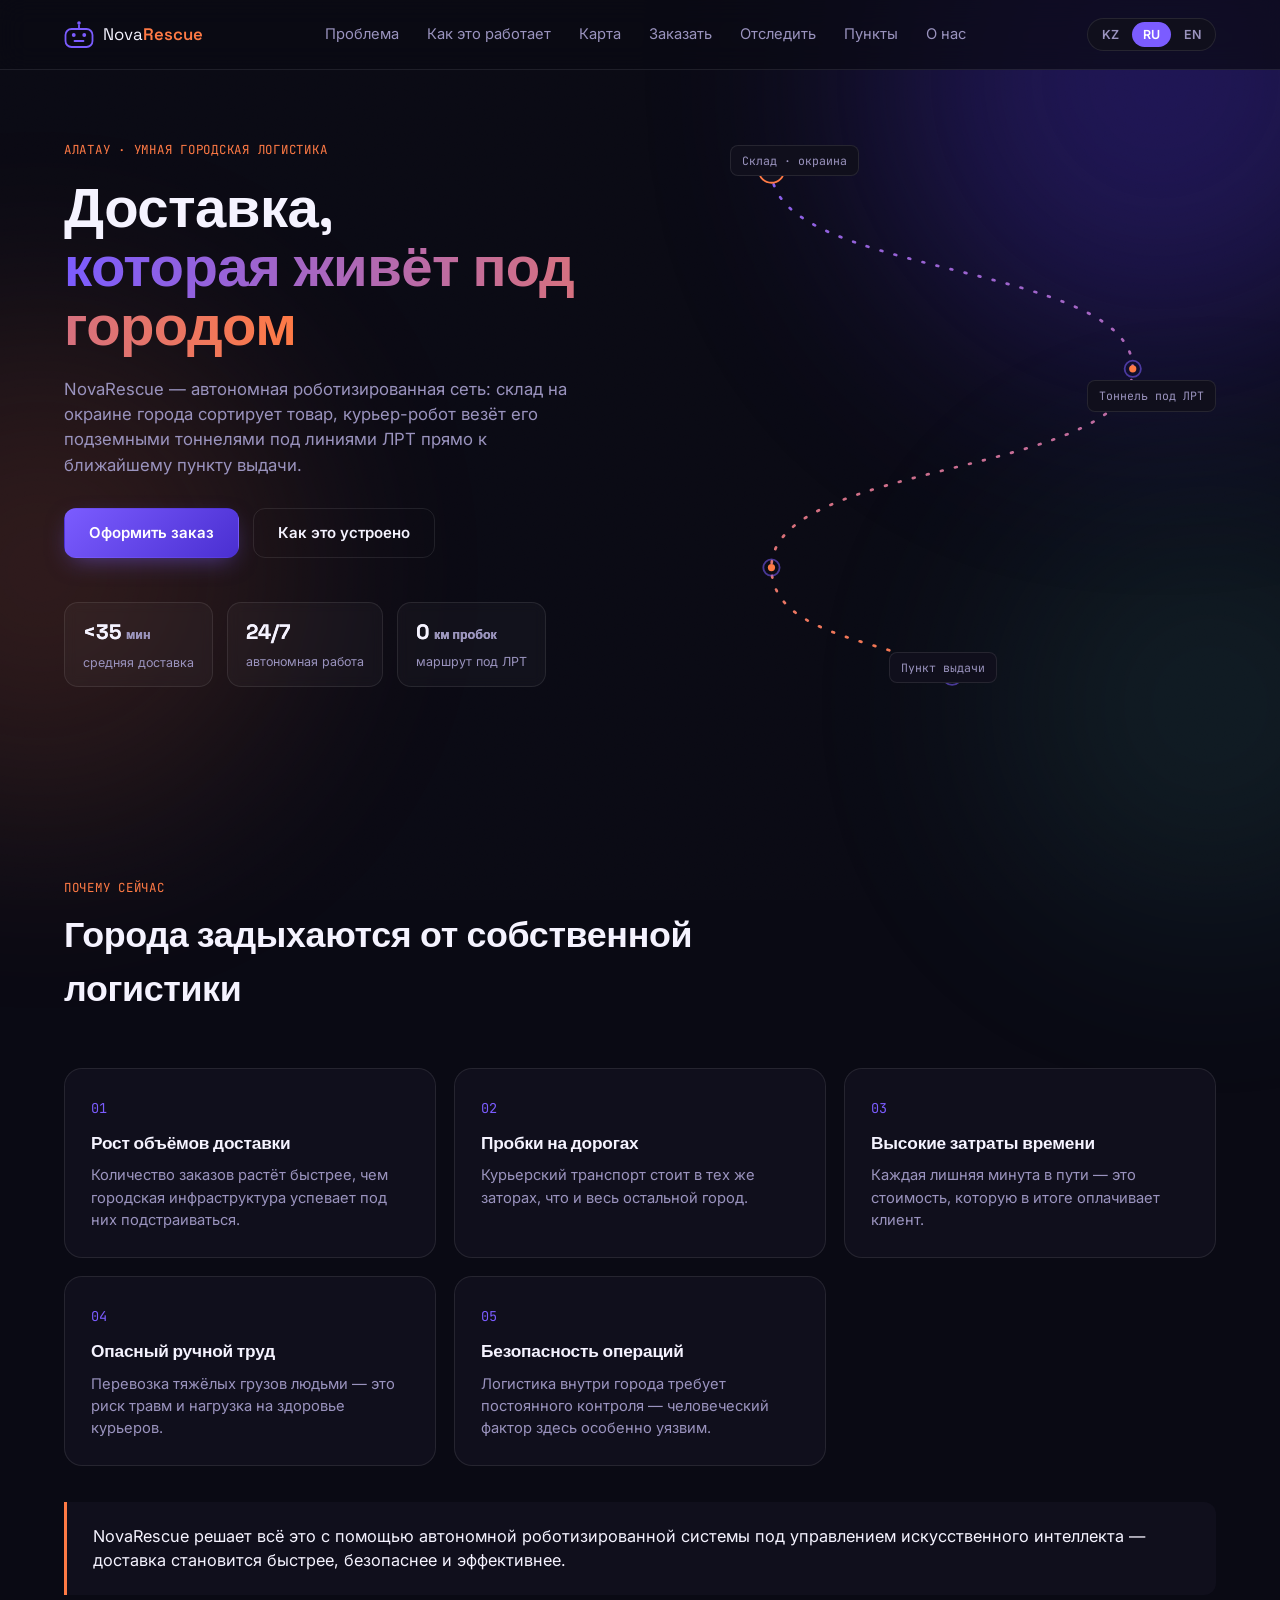
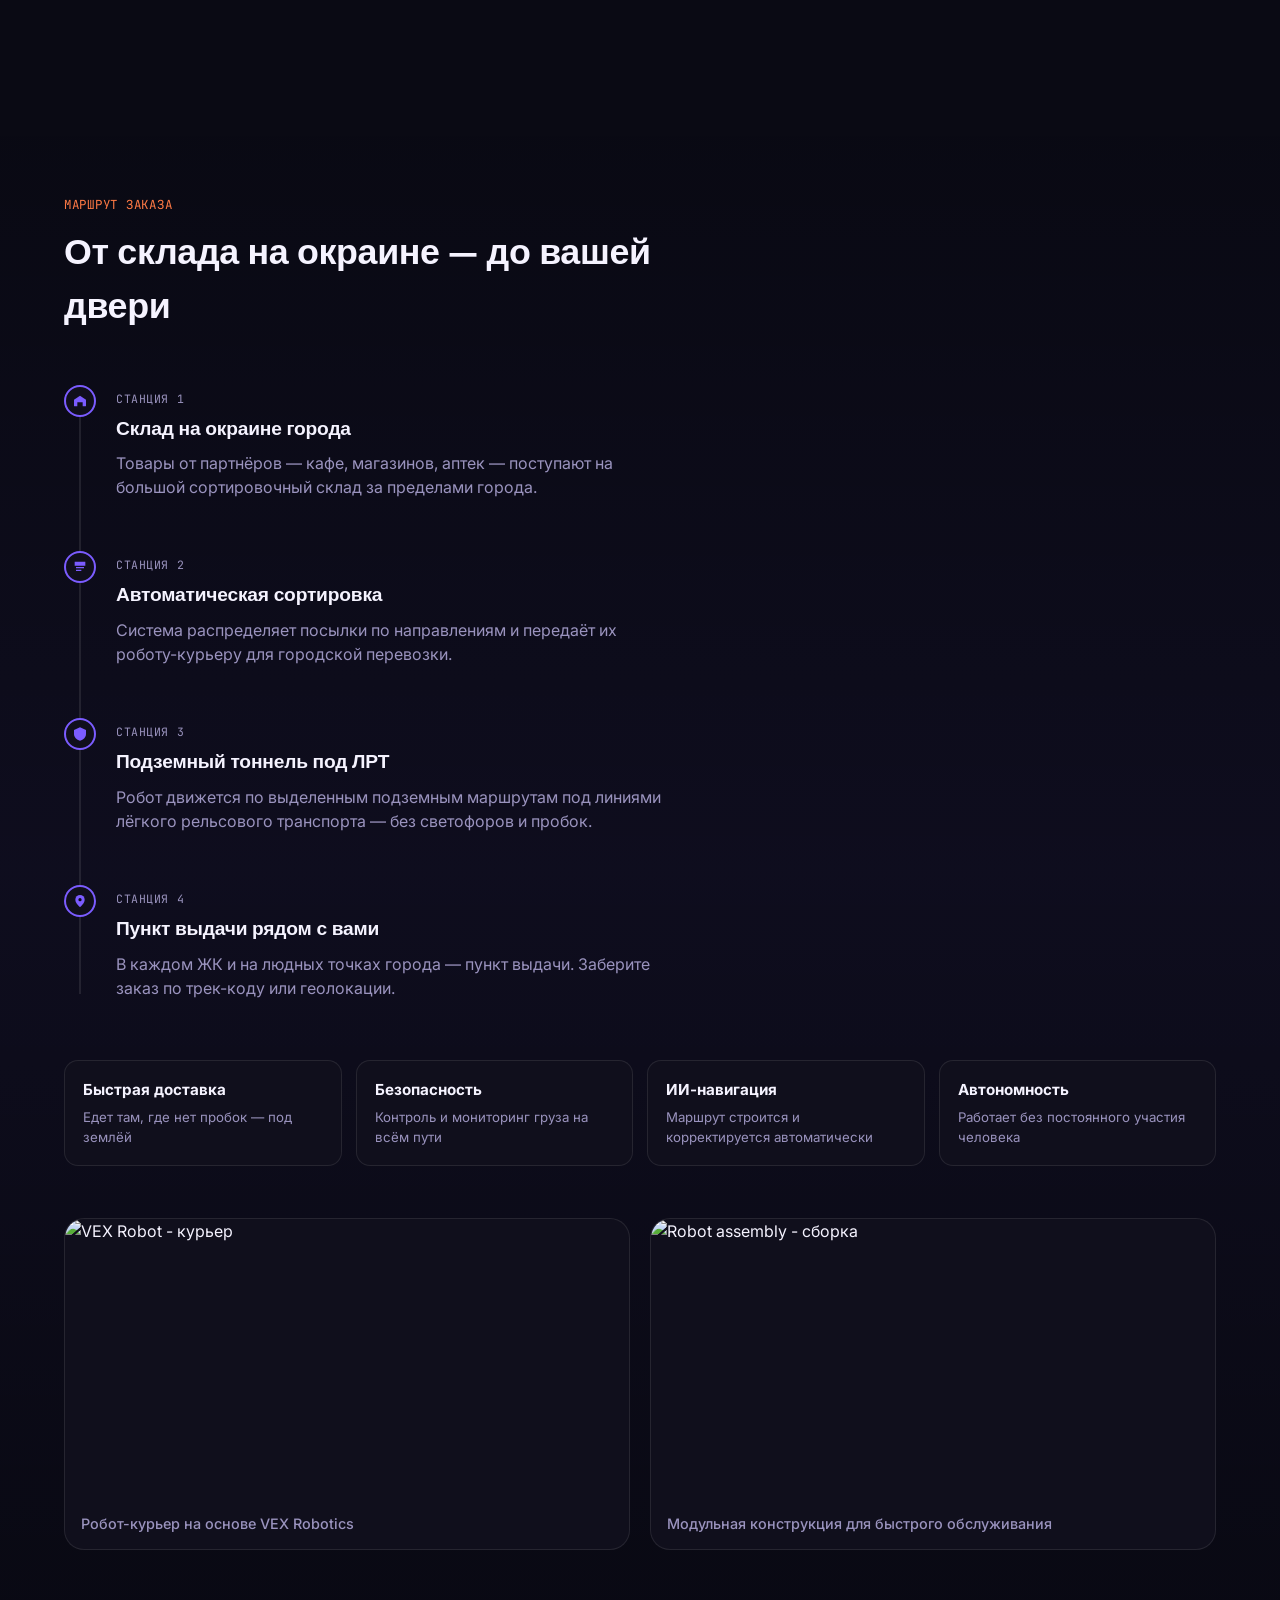
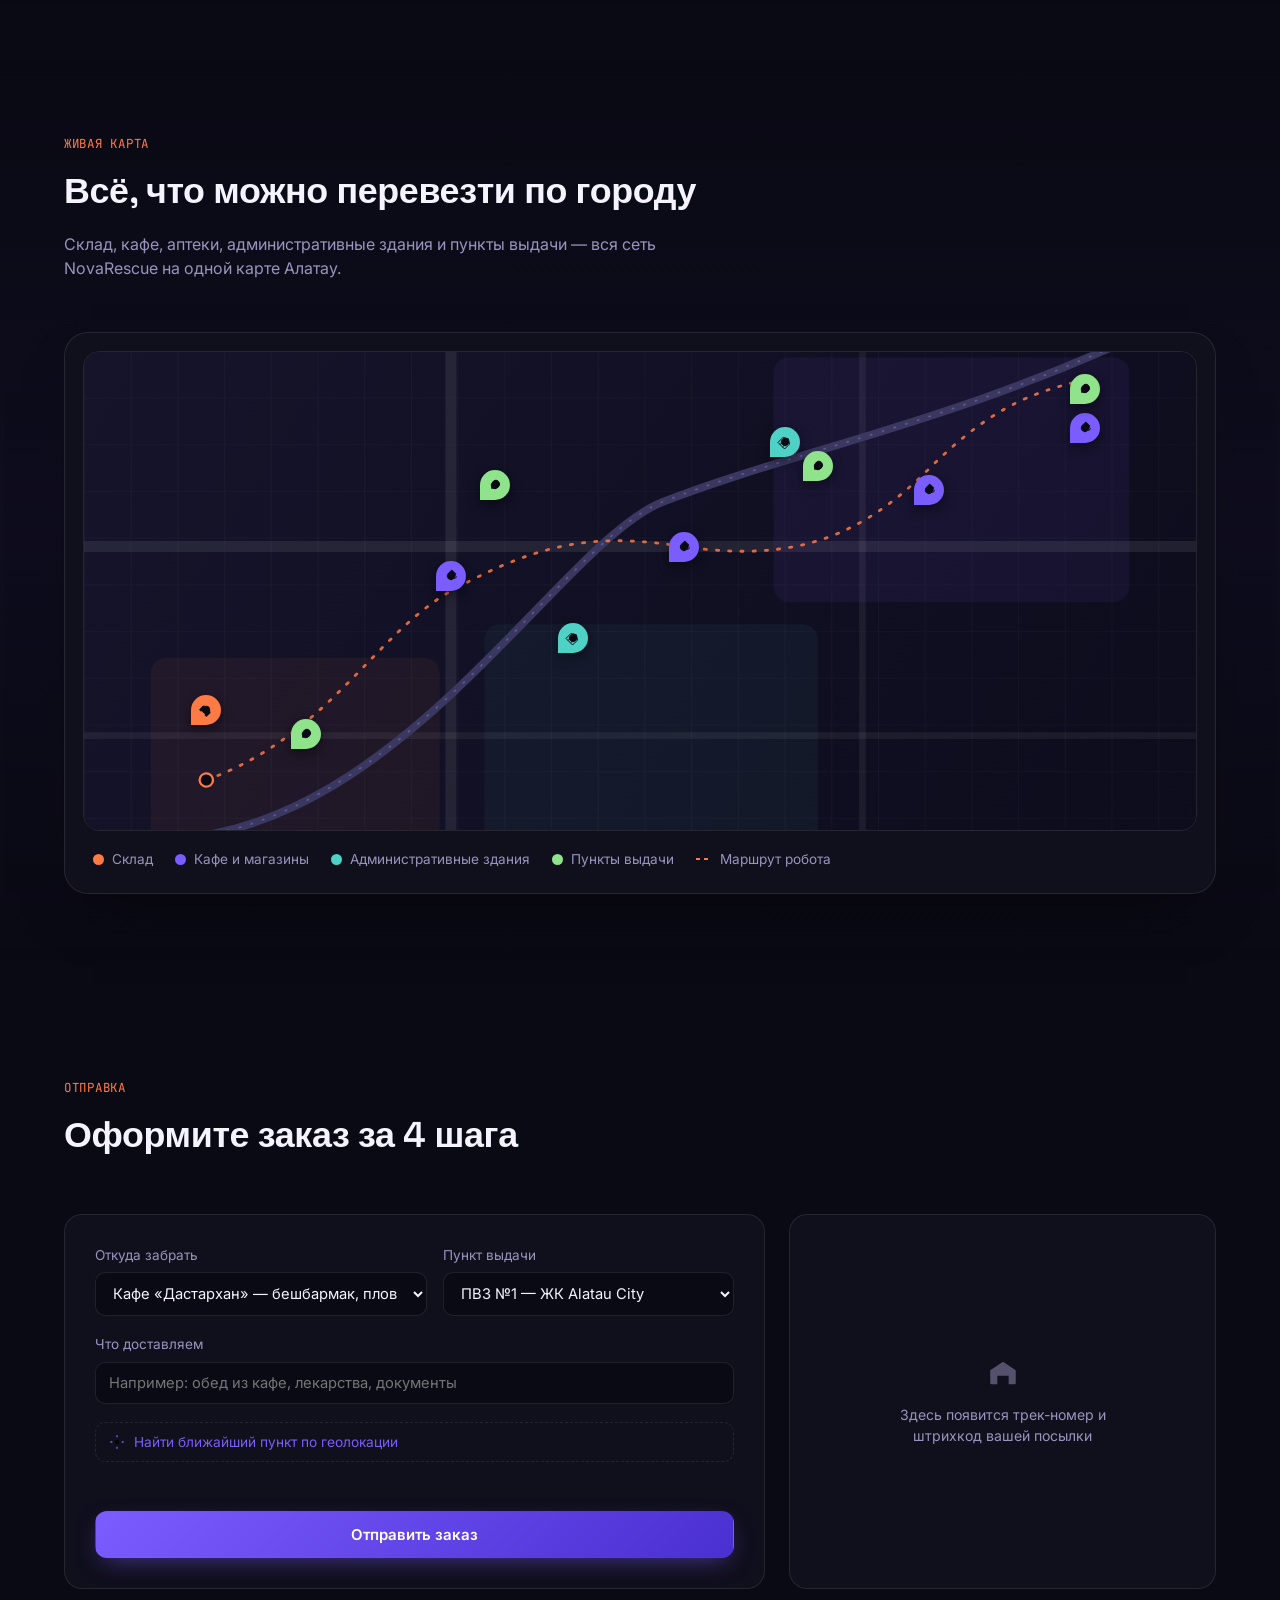
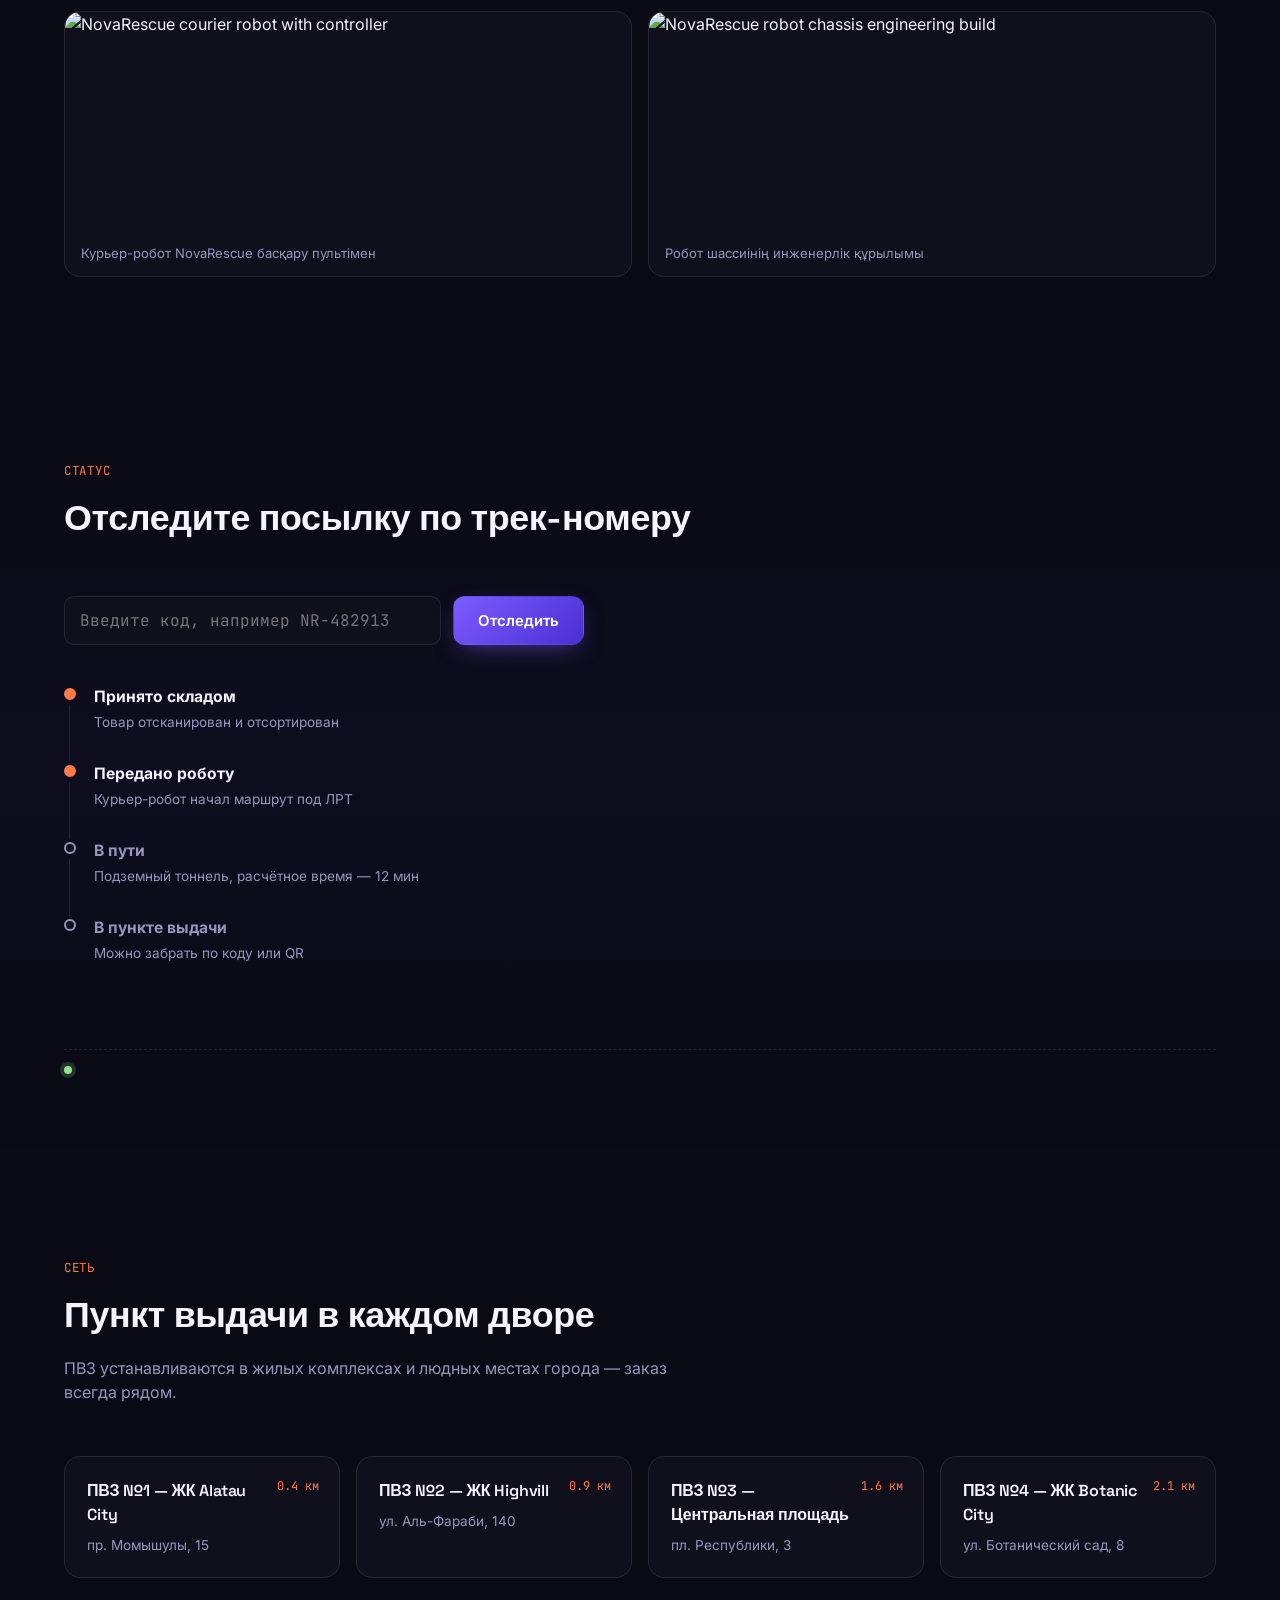
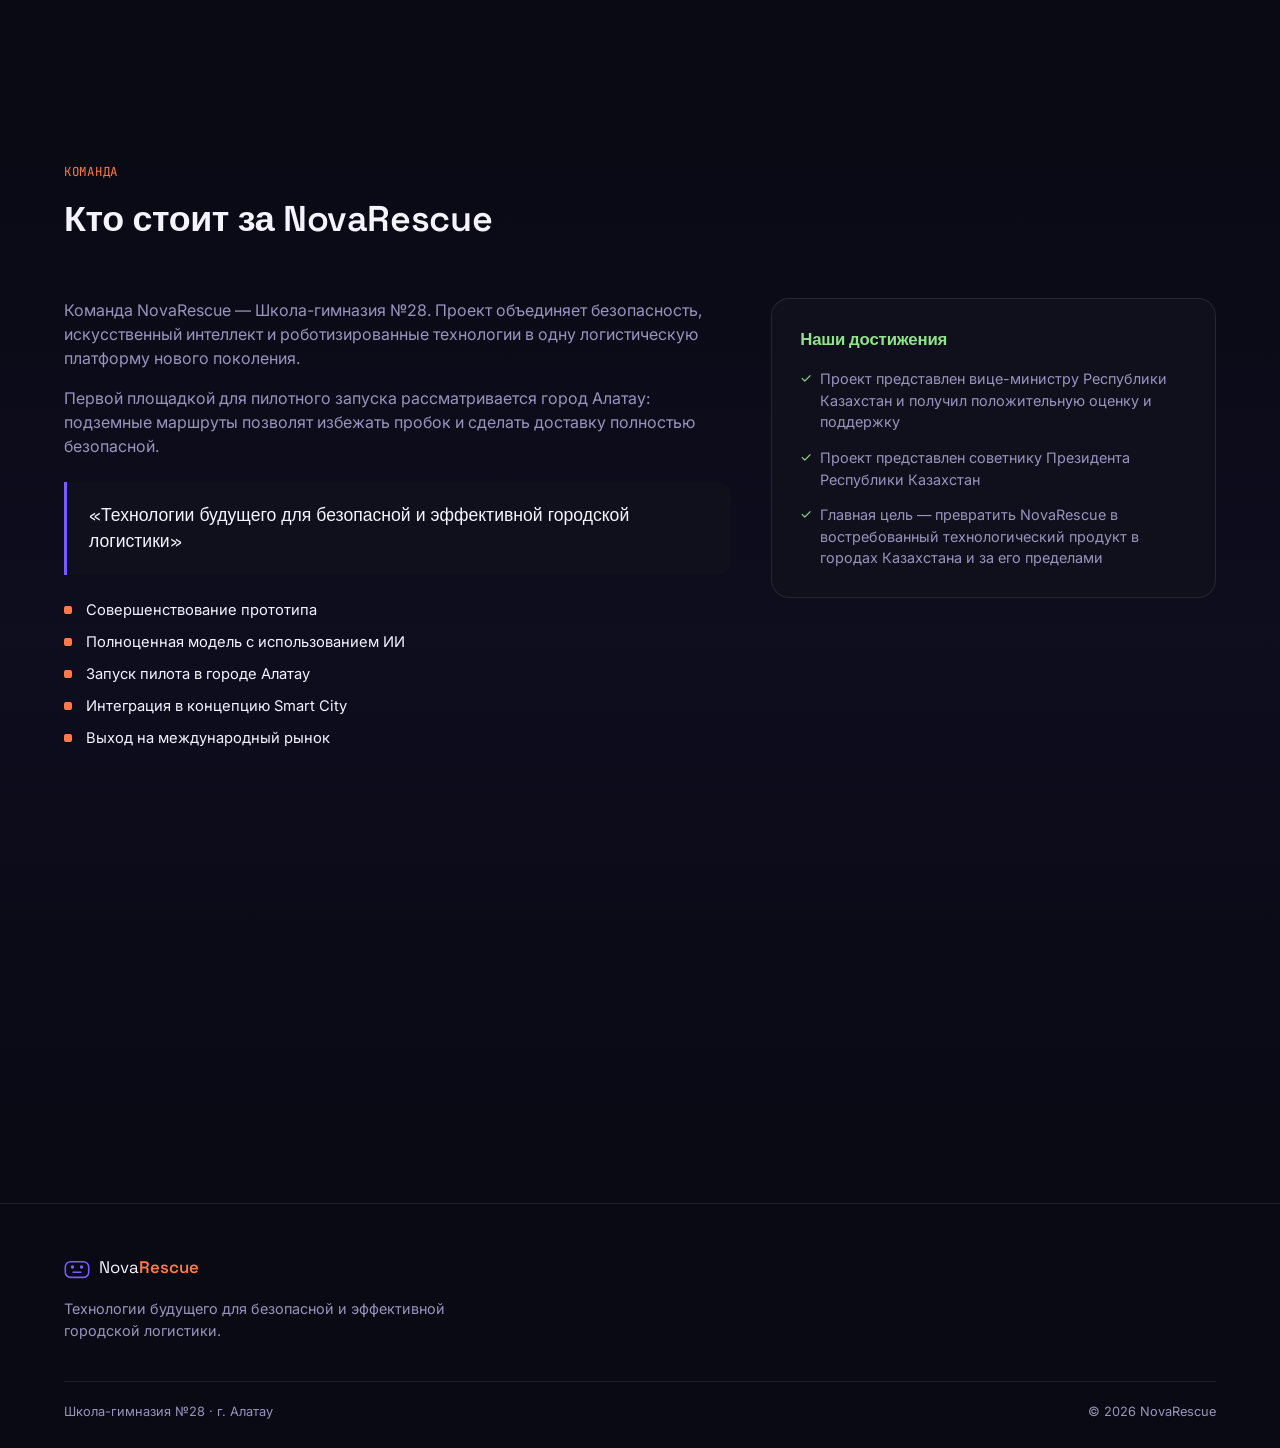
==== index.html @ f6c23e3b "Add files via upload" ====
<!DOCTYPE html>
<html lang="ru">
<head>
<meta charset="UTF-8">
<meta name="viewport" content="width=device-width, initial-scale=1.0">
<title>NovaRescue — робот-логистика будущего</title>
<link rel="preconnect" href="https://fonts.googleapis.com">
<link rel="preconnect" href="https://fonts.gstatic.com" crossorigin>
<link href="https://fonts.googleapis.com/css2?family=Space+Grotesk:wght@400;500;600;700&family=Inter:wght@400;500;600;700&family=JetBrains+Mono:wght@400;500;600&display=swap" rel="stylesheet">
<link rel="stylesheet" href="style.css">
</head>
<body>

<!-- ===== Ambient background ===== -->
<div class="bg-glow bg-glow-1"></div>
<div class="bg-glow bg-glow-2"></div>
<div class="bg-glow-3"></div>
<div class="bg-grain" aria-hidden="true"></div>

<!-- ===== Header ===== -->
<header class="site-header">
  <a href="#top" class="logo">
    <span class="logo-mark">
      <svg viewBox="0 0 40 40" width="30" height="30"><rect x="2" y="12" width="36" height="24" rx="8" fill="none" stroke="currentColor" stroke-width="2.4"/><circle cx="13" cy="20" r="2.6" fill="currentColor"/><circle cx="27" cy="20" r="2.6" fill="currentColor"/><path d="M14 28h12" stroke="currentColor" stroke-width="2.4" stroke-linecap="round"/><path d="M20 12V6" stroke="currentColor" stroke-width="2.4"/><circle cx="20" cy="4" r="2.4" fill="currentColor"/></svg>
    </span>
    <span class="logo-text">Nova<b>Rescue</b></span>
  </a>

  <nav class="main-nav" id="mainNav">
    <a href="#problem" data-i18n="nav.problem">Проблема</a>
    <a href="#how" data-i18n="nav.how">Как это работает</a>
    <a href="#map" data-i18n="nav.map">Карта</a>
    <a href="#order" data-i18n="nav.order">Заказать</a>
    <a href="#track" data-i18n="nav.track">Отследить</a>
    <a href="#points" data-i18n="nav.points">Пункты</a>
    <a href="#team" data-i18n="nav.team">О нас</a>
  </nav>

  <div class="header-controls">
    <div class="lang-switch" id="langSwitch">
      <button class="lang-btn" data-lang="kk">KZ</button>
      <button class="lang-btn" data-lang="ru">RU</button>
      <button class="lang-btn" data-lang="en">EN</button>
    </div>
    <button class="burger" id="burger" aria-label="Menu"><span></span><span></span><span></span></button>
  </div>
</header>

<main id="top">

  <!-- ===== HERO ===== -->
  <section class="hero">
    <div class="hero-copy">
      <p class="eyebrow" data-i18n="hero.eyebrow">Алатау · умная городская логистика</p>
      <h1 class="hero-title">
        <span data-i18n="hero.titleLine1">Доставка,</span><br>
        <span class="accent" data-i18n="hero.titleLine2">которая живёт под городом</span>
      </h1>
      <p class="hero-sub" data-i18n="hero.sub">NovaRescue — автономная роботизированная сеть: склад на окраине города сортирует товар, курьер-робот везёт его подземными тоннелями под линиями ЛРТ прямо к ближайшему пункту выдачи.</p>
      <div class="hero-actions">
        <a href="#order" class="btn btn-primary" data-i18n="hero.ctaOrder">Оформить заказ</a>
        <a href="#how" class="btn btn-ghost" data-i18n="hero.ctaHow">Как это устроено</a>
      </div>
      <div class="hero-stats">
        <div><b>&lt;35 <span data-i18n="hero.min">мин</span></b><span data-i18n="hero.statSpeed">средняя доставка</span></div>
        <div><b>24/7</b><span data-i18n="hero.statAuto">автономная работа</span></div>
        <div><b>0 <span data-i18n="hero.km">км пробок</span></b><span data-i18n="hero.statTraffic">маршрут под ЛРТ</span></div>
      </div>
    </div>

    <div class="hero-visual" aria-hidden="true">
      <svg class="hero-route" viewBox="0 0 520 620" fill="none">
        <path id="heroPath" d="M60 40 C 60 160, 460 140, 460 260 C 460 380, 60 360, 60 480 C 60 560, 200 560, 260 600" stroke="url(#routeGrad)" stroke-width="3" stroke-dasharray="2 14" stroke-linecap="round"/>
        <defs>
          <linearGradient id="routeGrad" x1="0" y1="0" x2="0" y2="620" gradientUnits="userSpaceOnUse">
            <stop offset="0" stop-color="#7B5CFF"/>
            <stop offset="1" stop-color="#FF7A45"/>
          </linearGradient>
        </defs>
        <g class="hero-stop" transform="translate(60,40)"><circle r="9" class="stop-ring"/><circle r="4" class="stop-dot"/></g>
        <g class="hero-stop" transform="translate(460,260)"><circle r="9" class="stop-ring"/><circle r="4" class="stop-dot"/></g>
        <g class="hero-stop" transform="translate(60,480)"><circle r="9" class="stop-ring"/><circle r="4" class="stop-dot"/></g>
        <g class="hero-stop" transform="translate(260,600)"><circle r="10" class="stop-ring stop-end"/><circle r="5" class="stop-dot"/></g>
        <g id="heroBot" class="hero-bot">
          <circle r="14" fill="#12111F" stroke="#FF7A45" stroke-width="2"/>
          <rect x="-6" y="-6" width="12" height="9" rx="2" fill="#FF7A45"/>
          <circle cx="0" cy="-1.5" r="2.2" fill="#12111F"/>
        </g>
      </svg>
      <div class="hero-badge hero-badge-1"><span data-i18n="hero.badgeWarehouse">Склад · окраина</span></div>
      <div class="hero-badge hero-badge-2"><span data-i18n="hero.badgeTunnel">Тоннель под ЛРТ</span></div>
      <div class="hero-badge hero-badge-3"><span data-i18n="hero.badgePoint">Пункт выдачи</span></div>
    </div>
  </section>

  <!-- ===== PROBLEM ===== -->
  <section class="section" id="problem">
    <div class="section-head">
      <span class="section-eyebrow" data-i18n="problem.eyebrow">Почему сейчас</span>
      <h2 data-i18n="problem.title">Города задыхаются от собственной логистики</h2>
    </div>
    <div class="problem-grid">
      <div class="problem-card">
        <span class="problem-num">01</span>
        <h3 data-i18n="problem.c1t">Рост объёмов доставки</h3>
        <p data-i18n="problem.c1p">Количество заказов растёт быстрее, чем городская инфраструктура успевает под них подстраиваться.</p>
      </div>
      <div class="problem-card">
        <span class="problem-num">02</span>
        <h3 data-i18n="problem.c2t">Пробки на дорогах</h3>
        <p data-i18n="problem.c2p">Курьерский транспорт стоит в тех же заторах, что и весь остальной город.</p>
      </div>
      <div class="problem-card">
        <span class="problem-num">03</span>
        <h3 data-i18n="problem.c3t">Высокие затраты времени</h3>
        <p data-i18n="problem.c3p">Каждая лишняя минута в пути — это стоимость, которую в итоге оплачивает клиент.</p>
      </div>
      <div class="problem-card">
        <span class="problem-num">04</span>
        <h3 data-i18n="problem.c4t">Опасный ручной труд</h3>
        <p data-i18n="problem.c4p">Перевозка тяжёлых грузов людьми — это риск травм и нагрузка на здоровье курьеров.</p>
      </div>
      <div class="problem-card problem-card-wide">
        <span class="problem-num">05</span>
        <h3 data-i18n="problem.c5t">Безопасность операций</h3>
        <p data-i18n="problem.c5p">Логистика внутри города требует постоянного контроля — человеческий фактор здесь особенно уязвим.</p>
      </div>
    </div>
    <p class="problem-solution" data-i18n="problem.solution">NovaRescue решает всё это с помощью автономной роботизированной системы под управлением искусственного интеллекта — доставка становится быстрее, безопаснее и эффективнее.</p>
  </section>

  <!-- ===== HOW IT WORKS ===== -->
  <section class="section section-alt" id="how">
    <div class="section-head">
      <span class="section-eyebrow" data-i18n="how.eyebrow">Маршрут заказа</span>
      <h2 data-i18n="how.title">От склада на окраине — до вашей двери</h2>
    </div>

    <div class="line-diagram">
      <div class="line-track"><div class="line-fill" id="lineFill"></div></div>

      <div class="line-stop" data-step="1">
        <div class="line-dot"><svg viewBox="0 0 24 24"><path d="M3 10l9-6 9 6v9a1 1 0 01-1 1h-4v-6H8v6H4a1 1 0 01-1-1z"/></svg></div>
        <div class="line-content">
          <span class="line-tag" data-i18n="how.s1tag">Станция 1</span>
          <h3 data-i18n="how.s1t">Склад на окраине города</h3>
          <p data-i18n="how.s1p">Товары от партнёров — кафе, магазинов, аптек — поступают на большой сортировочный склад за пределами города.</p>
        </div>
      </div>

      <div class="line-stop" data-step="2">
        <div class="line-dot"><svg viewBox="0 0 24 24"><path d="M4 4h16v6H4zM6 12h12v2H6zM6 16h8v2H6z"/></svg></div>
        <div class="line-content">
          <span class="line-tag" data-i18n="how.s2tag">Станция 2</span>
          <h3 data-i18n="how.s2t">Автоматическая сортировка</h3>
          <p data-i18n="how.s2p">Система распределяет посылки по направлениям и передаёт их роботу-курьеру для городской перевозки.</p>
        </div>
      </div>

      <div class="line-stop" data-step="3">
        <div class="line-dot"><svg viewBox="0 0 24 24"><path d="M12 2l9 4v6c0 5-3.8 8.7-9 10-5.2-1.3-9-5-9-10V6z"/></svg></div>
        <div class="line-content">
          <span class="line-tag" data-i18n="how.s3tag">Станция 3</span>
          <h3 data-i18n="how.s3t">Подземный тоннель под ЛРТ</h3>
          <p data-i18n="how.s3p">Робот движется по выделенным подземным маршрутам под линиями лёгкого рельсового транспорта — без светофоров и пробок.</p>
        </div>
      </div>

      <div class="line-stop" data-step="4">
        <div class="line-dot"><svg viewBox="0 0 24 24"><path d="M12 21s-7-5.2-7-11a7 7 0 0114 0c0 5.8-7 11-7 11z"/><circle cx="12" cy="10" r="2.4" fill="#0A0A14"/></svg></div>
        <div class="line-content">
          <span class="line-tag" data-i18n="how.s4tag">Станция 4</span>
          <h3 data-i18n="how.s4t">Пункт выдачи рядом с вами</h3>
          <p data-i18n="how.s4p">В каждом ЖК и на людных точках города — пункт выдачи. Заберите заказ по трек-коду или геолокации.</p>
        </div>
      </div>
    </div>

    <div class="feature-strip">
      <div class="feature-pill"><b data-i18n="how.f1t">Быстрая доставка</b><span data-i18n="how.f1p">Едет там, где нет пробок — под землёй</span></div>
      <div class="feature-pill"><b data-i18n="how.f2t">Безопасность</b><span data-i18n="how.f2p">Контроль и мониторинг груза на всём пути</span></div>
      <div class="feature-pill"><b data-i18n="how.f3t">ИИ-навигация</b><span data-i18n="how.f3p">Маршрут строится и корректируется автоматически</span></div>
      <div class="feature-pill"><b data-i18n="how.f4t">Автономность</b><span data-i18n="how.f4p">Работает без постоянного участия человека</span></div>
    </div>

    <div class="robots-showcase">
      <div class="robot-item">
        <img src="4194db97-acfa-4594-b2dd-74d2bf48f1e3.jpeg" alt="VEX Robot - курьер" class="robot-img">
        <p class="robot-label" data-i18n="how.robotVex">Робот-курьер на основе VEX Robotics</p>
      </div>
      <div class="robot-item">
        <img src="IMG_3368.jpeg" alt="Robot assembly - сборка" class="robot-img">
        <p class="robot-label" data-i18n="how.robotBuild">Модульная конструкция для быстрого обслуживания</p>
      </div>
    </div>
  </section>

  <!-- ===== LIVE MAP ===== -->
  <section class="section section-alt" id="map">
    <div class="section-head">
      <span class="section-eyebrow" data-i18n="map.eyebrow">Живая карта</span>
      <h2 data-i18n="map.title">Всё, что можно перевезти по городу</h2>
      <p class="section-sub" data-i18n="map.sub">Склад, кафе, аптеки, административные здания и пункты выдачи — вся сеть NovaRescue на одной карте Алатау.</p>
    </div>

    <div class="map-shell">
      <div class="city-map" id="cityMap">
        <svg class="city-map-svg" viewBox="0 0 1000 600" preserveAspectRatio="xMidYMid slice" aria-hidden="true">
          <defs>
            <linearGradient id="mapBg" x1="0" y1="0" x2="1000" y2="600" gradientUnits="userSpaceOnUse">
              <stop offset="0" stop-color="#15142B"/>
              <stop offset="1" stop-color="#0D0C1C"/>
            </linearGradient>
            <pattern id="mapGrid" width="42" height="42" patternUnits="userSpaceOnUse">
              <path d="M42 0H0V42" fill="none" stroke="#ffffff" stroke-opacity="0.045"/>
            </pattern>
          </defs>
          <rect width="1000" height="600" fill="url(#mapBg)"/>
          <rect width="1000" height="600" fill="url(#mapGrid)"/>
          <!-- districts -->
          <rect x="60" y="360" width="260" height="180" rx="14" fill="#FF7A45" opacity="0.06"/>
          <rect x="620" y="90" width="320" height="220" rx="14" fill="#7B5CFF" opacity="0.07"/>
          <rect x="360" y="330" width="300" height="220" rx="14" fill="#4FD1C5" opacity="0.05"/>
          <!-- main avenues -->
          <path d="M0 260 H1000" stroke="#ffffff" stroke-opacity="0.08" stroke-width="10"/>
          <path d="M0 430 H1000" stroke="#ffffff" stroke-opacity="0.06" stroke-width="6"/>
          <path d="M330 0 V600" stroke="#ffffff" stroke-opacity="0.08" stroke-width="10"/>
          <path d="M700 0 V600" stroke="#ffffff" stroke-opacity="0.06" stroke-width="6"/>
          <!-- LRT line -->
          <path d="M20 520 C 260 560, 420 260, 520 220 C 650 170, 780 150, 970 60" fill="none" stroke="#3A3860" stroke-width="7" stroke-linecap="round"/>
          <path d="M20 520 C 260 560, 420 260, 520 220 C 650 170, 780 150, 970 60" fill="none" stroke="#5C5A8C" stroke-width="1.6" stroke-dasharray="1 10" stroke-linecap="round"/>
          <!-- robot tunnel route -->
          <path id="routePath" d="M110 470 C 220 430, 260 340, 330 300 C 420 250, 470 250, 540 260 C 640 275, 700 250, 760 190 C 820 130, 860 120, 900 110" fill="none" stroke="#FF7A45" stroke-width="2.5" stroke-dasharray="2 9" stroke-linecap="round" opacity="0.85"/>
          <circle id="routeBot" r="6" fill="#0A0A14" stroke="#FF7A45" stroke-width="2"/>
        </svg>
        <div class="map-pins" id="mapPins"></div>
        <div class="map-tooltip" id="mapTooltip" hidden></div>
      </div>
      <div class="map-legend">
        <div class="legend-item"><span class="legend-dot legend-warehouse"></span><span data-i18n="map.legWarehouse">Склад</span></div>
        <div class="legend-item"><span class="legend-dot legend-cafe"></span><span data-i18n="map.legCafe">Кафе и магазины</span></div>
        <div class="legend-item"><span class="legend-dot legend-admin"></span><span data-i18n="map.legAdmin">Административные здания</span></div>
        <div class="legend-item"><span class="legend-dot legend-point"></span><span data-i18n="map.legPoint">Пункты выдачи</span></div>
        <div class="legend-item"><span class="legend-dot legend-route"></span><span data-i18n="map.legRoute">Маршрут робота</span></div>
      </div>
    </div>
  </section>

  <!-- ===== ORDER ===== -->
  <section class="section" id="order">
    <div class="section-head">
      <span class="section-eyebrow" data-i18n="order.eyebrow">Отправка</span>
      <h2 data-i18n="order.title">Оформите заказ за 4 шага</h2>
    </div>

    <div class="order-panel">
      <form class="order-form" id="orderForm">
        <div class="field-row">
          <label>
            <span data-i18n="order.from">Откуда забрать</span>
            <select id="orderFrom">
              <option data-i18n="order.opt.cafe">Кафе «Дастархан» — бешбармак, плов</option>
              <option data-i18n="order.opt.pharm">Кафе «Шыгыс» — манты, лагман</option>
              <option data-i18n="order.opt.shop">Кофе-бар «Мустай» — кофе, десерты</option>
              <option data-i18n="order.opt.admin">Аптека «Europharma» — лекарства</option>
            </select>
          </label>
          <label>
            <span data-i18n="order.to">Пункт выдачи</span>
            <select id="orderTo">
              <option data-i18n="order.pt1">ПВЗ №1 — ЖК Alatau City</option>
              <option data-i18n="order.pt2">ПВЗ №2 — ЖК Highvill</option>
              <option data-i18n="order.pt3">ПВЗ №3 — Центральная площадь</option>
            </select>
          </label>
        </div>

        <label class="field-full">
          <span data-i18n="order.desc">Что доставляем</span>
          <input type="text" id="orderDesc" data-i18n-placeholder="order.descPh" placeholder="Например: бешбармак из кафе, лекарства, документы">
        </label>

        <button type="button" class="geo-btn" id="geoBtn">
          <svg viewBox="0 0 24 24" width="16" height="16"><circle cx="12" cy="12" r="3"/><path d="M12 2v3M12 19v3M2 12h3M19 12h3" stroke="currentColor" stroke-width="2" fill="none"/></svg>
          <span data-i18n="order.geo">Найти ближайший пункт по геолокации</span>
        </button>
        <p class="geo-result" id="geoResult"></p>

        <button type="submit" class="btn btn-primary btn-block" data-i18n="order.submit">Отправить заказ</button>
      </form>

      <div class="order-result" id="orderResult">
        <div class="order-result-empty" id="orderEmpty">
          <svg viewBox="0 0 24 24" width="34" height="34"><path d="M3 10l9-6 9 6v9a1 1 0 01-1 1h-4v-6H8v6H4a1 1 0 01-1-1z"/></svg>
          <p data-i18n="order.emptyState">Здесь появится трек-номер и штрихкод вашей посылки</p>
        </div>
        <div class="ticket" id="ticket" hidden>
          <div class="ticket-head">
            <span data-i18n="order.ticketLabel">Посылка принята складом NovaRescue</span>
            <span class="ticket-status" id="ticketStatus" data-i18n="order.statusSorting">Сортировка</span>
          </div>
          <div class="ticket-code" id="ticketCode">NR-000000</div>
          <div class="barcode" id="barcode"></div>
          <div class="ticket-route">
            <span id="ticketFrom">—</span>
            <svg viewBox="0 0 24 24" width="16" height="16"><path d="M4 12h16M14 6l6 6-6 6" stroke="currentColor" stroke-width="2" fill="none"/></svg>
            <span id="ticketTo">—</span>
          </div>
          <div class="ticket-location" id="ticketLocation">
            <span class="loc-dot"></span>
            <span id="ticketLocationText" data-i18n="order.locSorting">Робот қазір: складта, жолға шығуда</span>
          </div>
        </div>
      </div>
    </div>

    <div class="fleet-strip">
      <figure class="fleet-photo">
        <img src="assets/robot-fleet.jpg" alt="NovaRescue courier robot with controller">
        <figcaption data-i18n="order.fleet1">Курьер-робот NovaRescue басқару пультімен</figcaption>
      </figure>
      <figure class="fleet-photo">
        <img src="assets/robot-build.jpg" alt="NovaRescue robot chassis engineering build">
        <figcaption data-i18n="order.fleet2">Робот шассиінің инженерлік құрылымы</figcaption>
      </figure>
    </div>
  </section>

  <!-- ===== TRACK ===== -->
  <section class="section section-alt" id="track">
    <div class="section-head">
      <span class="section-eyebrow" data-i18n="track.eyebrow">Статус</span>
      <h2 data-i18n="track.title">Отследите посылку по трек-номеру</h2>
    </div>

    <div class="track-panel">
      <form class="track-form" id="trackForm">
        <input type="text" id="trackInput" data-i18n-placeholder="track.ph" placeholder="Введите код, например NR-482913">
        <button type="submit" class="btn btn-primary" data-i18n="track.submit">Отследить</button>
      </form>

      <div class="timeline" id="timeline">
        <div class="tl-step active">
          <span class="tl-dot"></span>
          <div><b data-i18n="track.step1t">Принято складом</b><p data-i18n="track.step1p">Товар отсканирован и отсортирован</p></div>
        </div>
        <div class="tl-step active">
          <span class="tl-dot"></span>
          <div><b data-i18n="track.step2t">Передано роботу</b><p data-i18n="track.step2p">Курьер-робот начал маршрут под ЛРТ</p></div>
        </div>
        <div class="tl-step">
          <span class="tl-dot"></span>
          <div><b data-i18n="track.step3t">В пути</b><p data-i18n="track.step3p">Подземный тоннель, расчётное время — 12 мин</p></div>
        </div>
        <div class="tl-step">
          <span class="tl-dot"></span>
          <div><b data-i18n="track.step4t">В пункте выдачи</b><p data-i18n="track.step4p">Можно забрать по коду или лицу QR</p></div>
        </div>
      </div>
      <div class="track-location" id="trackLocation" hidden>
        <span class="loc-dot"></span>
        <span id="trackLocationText"></span>
      </div>
    </div>
  </section>

  <!-- ===== PICKUP POINTS ===== -->
  <section class="section" id="points">
    <div class="section-head">
      <span class="section-eyebrow" data-i18n="points.eyebrow">Сеть</span>
      <h2 data-i18n="points.title">Пункт выдачи в каждом дворе</h2>
      <p class="section-sub" data-i18n="points.sub">ПВЗ устанавливаются в жилых комплексах и людных местах города — заказ всегда рядом.</p>
    </div>
    <div class="points-grid" id="pointsGrid">
      <div class="point-card">
        <span class="point-dist">0.4 <span data-i18n="points.km">км</span></span>
        <h3>ПВЗ №1 — <span data-i18n="points.p1">ЖК Alatau City</span></h3>
        <p data-i18n="points.p1a">пр. Момышулы, 15</p>
      </div>
      <div class="point-card">
        <span class="point-dist">0.9 <span data-i18n="points.km">км</span></span>
        <h3>ПВЗ №2 — <span data-i18n="points.p2">ЖК Highvill</span></h3>
        <p data-i18n="points.p2a">ул. Аль-Фараби, 140</p>
      </div>
      <div class="point-card">
        <span class="point-dist">1.6 <span data-i18n="points.km">км</span></span>
        <h3>ПВЗ №3 — <span data-i18n="points.p3">Центральная площадь</span></h3>
        <p data-i18n="points.p3a">пл. Республики, 3</p>
      </div>
      <div class="point-card">
        <span class="point-dist">2.1 <span data-i18n="points.km">км</span></span>
        <h3>ПВЗ №4 — <span data-i18n="points.p4">ЖК Botanic City</span></h3>
        <p data-i18n="points.p4a">ул. Ботанический сад, 8</p>
      </div>
    </div>
  </section>

  <!-- ===== TEAM / VISION ===== -->
  <section class="section section-alt" id="team">
    <div class="section-head">
      <span class="section-eyebrow" data-i18n="team.eyebrow">Команда</span>
      <h2 data-i18n="team.title">Кто стоит за NovaRescue</h2>
    </div>
    <div class="team-grid">
      <div class="team-copy">
        <p data-i18n="team.p1">Команда NovaRescue — Школа-гимназия №28. Проект объединяет безопасность, искусственный интеллект и роботизированные технологии в одну логистическую платформу нового поколения.</p>
        <p data-i18n="team.p2">Первой площадкой для пилотного запуска рассматривается город Алатау: подземные маршруты позволят избежать пробок и сделать доставку полностью безопасной.</p>
        <blockquote data-i18n="team.quote">«Технологии будущего для безопасной и эффективной городской логистики»</blockquote>
        <ul class="plan-list">
          <li data-i18n="team.plan1">Совершенствование прототипа</li>
          <li data-i18n="team.plan2">Полноценная модель с использованием ИИ</li>
          <li data-i18n="team.plan3">Запуск пилота в городе Алатау</li>
          <li data-i18n="team.plan4">Интеграция в концепцию Smart City</li>
          <li data-i18n="team.plan5">Выход на международный рынок</li>
        </ul>
      </div>
      <div class="team-achieve">
        <h3 data-i18n="team.achieveTitle">Наши достижения</h3>
        <ul>
          <li data-i18n="team.ach1">Проект представлен вице-министру Республики Казахстан и получил положительную оценку и поддержку</li>
          <li data-i18n="team.ach2">Проект представлен советнику Президента Республики Казахстан</li>
          <li data-i18n="team.ach3">Главная цель — превратить NovaRescue в востребованный технологический продукт в городах Казахстана и за его пределами</li>
        </ul>
      </div>
    </div>

    <div class="founder-card reveal">
      <img src="IMG_3267.jpeg" alt="Зупар Қуаныш Омарұлы" class="founder-photo">
      <div class="founder-info">
        <span class="founder-role" data-i18n="team.founderRole">Негізін қалаушы · Founder</span>
        <h3 class="founder-name">Зупар Қуаныш Омарұлы</h3>
        <p class="founder-bio" data-i18n="team.founderBio">Идеасын және команданы біріктірген негізін қалаушы. NovaRescue жобасын Школа-гимназия №28 командасы өндіктен қалалық логистиканың болашағына сеніп жүргеміз.</p>
      </div>
    </div>
  </section>

</main>

<footer class="site-footer">
  <div class="footer-top">
    <div class="logo footer-logo">
      <span class="logo-mark"><svg viewBox="0 0 40 40" width="26" height="26"><rect x="2" y="12" width="36" height="24" rx="8" fill="none" stroke="currentColor" stroke-width="2.4"/><circle cx="13" cy="20" r="2.6" fill="currentColor"/><circle cx="27" cy="20" r="2.6" fill="currentColor"/><path d="M14 28h12" stroke="currentColor" stroke-width="2.4" stroke-linecap="round"/></svg></span>
      <span class="logo-text">Nova<b>Rescue</b></span>
    </div>
    <p data-i18n="footer.tag">Технологии будущего для безопасной и эффективной городской логистики.</p>
  </div>
  <div class="footer-bottom">
    <span data-i18n="footer.school">Школа-гимназия №28 · г. Алатау</span>
    <span>© 2026 NovaRescue</span>
  </div>
</footer>

<script src="script.js"></script>
</body>
</html>
---- style.css ----
/* ===== Tokens ===== */
:root{
  --bg:#0A0A14;
  --bg-alt:#100F1C;
  --surface:#15142880;
  --line:rgba(255,255,255,.09);
  --purple:#7B5CFF;
  --purple-deep:#4A2FD1;
  --flame:#FF7A45;
  --teal:#4FD1C5;
  --cream:#F5F3FF;
  --muted:#9A93BE;
  --green:#8FE38A;
  --radius:18px;
  --ease:cubic-bezier(.16,.8,.24,1);
  --display:'Space Grotesk',sans-serif;
  --body:'Inter',sans-serif;
  --mono:'JetBrains Mono',monospace;
}

*{box-sizing:border-box;}
html{scroll-behavior:smooth;}
body{
  margin:0;
  background:var(--bg);
  color:var(--cream);
  font-family:var(--body);
  line-height:1.5;
  overflow-x:hidden;
}
img,svg{display:block;max-width:100%;}
a{color:inherit;text-decoration:none;}
ul{list-style:none;margin:0;padding:0;}
button,input,select{font-family:inherit;font-size:inherit;color:inherit;}
h1,h2,h3{font-family:var(--display);margin:0;font-weight:600;letter-spacing:-.01em;}

@media (prefers-reduced-motion:reduce){
  *{animation-duration:.001ms !important;animation-iteration-count:1 !important;transition-duration:.001ms !important;scroll-behavior:auto !important;}
}

:focus-visible{outline:2px solid var(--flame);outline-offset:3px;border-radius:4px;}

/* ===== Scroll reveal ===== */
.reveal{opacity:0;transform:translateY(26px);transition:opacity .7s var(--ease),transform .7s var(--ease);}
.reveal.in-view{opacity:1;transform:translateY(0);}
.reveal-stagger.in-view{transition-delay:calc(var(--stagger,0) * 70ms);}

/* ===== Ambient background ===== */
.bg-glow{position:fixed;border-radius:50%;filter:blur(120px);opacity:.35;z-index:0;pointer-events:none;}
.bg-glow-1{width:560px;height:560px;background:var(--purple-deep);top:-200px;right:-160px;}
.bg-glow-2{width:480px;height:480px;background:var(--flame);opacity:.16;bottom:10%;left:-200px;}
.bg-glow-3{width:420px;height:420px;background:var(--teal);opacity:.1;top:55%;right:-140px;position:fixed;border-radius:50%;filter:blur(120px);z-index:0;pointer-events:none;}
.bg-grain{
  position:fixed;inset:0;z-index:0;pointer-events:none;opacity:.05;mix-blend-mode:overlay;
  background-image:url("data:image/svg+xml,%3Csvg xmlns='http://www.w3.org/2000/svg' width='120' height='120'%3E%3Cfilter id='n'%3E%3CfeTurbulence type='fractalNoise' baseFrequency='.9' numOctaves='2' stitchTiles='stitch'/%3E%3C/filter%3E%3Crect width='100%25' height='100%25' filter='url(%23n)'/%3E%3C/svg%3E");
}

/* ===== Header ===== */
.site-header{
  position:sticky;top:0;z-index:50;
  display:flex;align-items:center;justify-content:space-between;
  padding:18px 5vw;
  background:rgba(10,10,20,.72);
  backdrop-filter:blur(14px);
  border-bottom:1px solid var(--line);
}
.logo{display:flex;align-items:center;gap:9px;font-family:var(--display);font-size:1.05rem;color:var(--cream);}
.logo-mark{color:var(--purple);display:flex;}
.logo-text b{color:var(--flame);font-weight:600;}
.main-nav{display:flex;gap:28px;font-size:.92rem;}
.main-nav a{color:var(--muted);transition:color .2s;position:relative;}
.main-nav a:hover{color:var(--cream);}
.header-controls{display:flex;align-items:center;gap:14px;}
.lang-switch{display:flex;gap:2px;background:var(--bg-alt);border:1px solid var(--line);border-radius:999px;padding:3px;}
.lang-btn{background:none;border:none;padding:5px 11px;border-radius:999px;font-size:.78rem;font-weight:600;color:var(--muted);cursor:pointer;transition:.2s;}
.lang-btn.active{background:var(--purple);color:#fff;}
.burger{display:none;flex-direction:column;gap:4px;background:none;border:none;cursor:pointer;padding:6px;}
.burger span{width:20px;height:2px;background:var(--cream);}

/* ===== Buttons ===== */
.btn{display:inline-flex;align-items:center;justify-content:center;gap:8px;padding:13px 24px;border-radius:12px;font-weight:600;font-size:.94rem;cursor:pointer;border:1px solid transparent;transition:transform .15s,background .2s,border-color .2s;}
.btn:active{transform:scale(.97);}
.btn-primary{background:linear-gradient(135deg,var(--purple),var(--purple-deep));color:#fff;box-shadow:0 8px 24px -8px rgba(123,92,255,.55);}
.btn-primary:hover{background:linear-gradient(135deg,#8b6fff,var(--purple));box-shadow:0 12px 30px -8px rgba(123,92,255,.75);}
.btn-ghost{border-color:var(--line);color:var(--cream);background:transparent;}
.btn-ghost:hover{border-color:var(--purple);}
.btn-block{width:100%;}

/* ===== Hero ===== */
.hero{
  position:relative;z-index:1;
  display:grid;grid-template-columns:1.05fr .95fr;gap:40px;
  padding:64px 5vw 90px;align-items:center;
}
.eyebrow{
  font-family:var(--mono);font-size:.78rem;letter-spacing:.06em;text-transform:uppercase;
  color:var(--flame);margin:0 0 18px;
}
.hero-title{font-size:clamp(2.4rem,4.4vw,3.9rem);line-height:1.05;}
.hero-title .accent{background:linear-gradient(90deg,var(--purple),var(--flame));-webkit-background-clip:text;background-clip:text;color:transparent;}
.hero-sub{color:var(--muted);font-size:1.05rem;max-width:46ch;margin:22px 0 30px;}
.hero-actions{display:flex;gap:14px;flex-wrap:wrap;}
.hero-stats{display:flex;gap:14px;margin-top:44px;flex-wrap:wrap;}
.hero-stats div{display:flex;flex-direction:column;gap:5px;background:rgba(255,255,255,.03);border:1px solid var(--line);border-radius:14px;padding:14px 18px;backdrop-filter:blur(6px);}
.hero-stats b{font-family:var(--display);font-size:1.3rem;background:linear-gradient(90deg,var(--cream),var(--muted));-webkit-background-clip:text;background-clip:text;}
.hero-stats span{font-size:.78rem;color:var(--muted);}

.hero-visual{position:relative;height:560px;}
.hero-route{width:100%;height:100%;}
.stop-ring{fill:none;stroke:var(--purple);stroke-width:2;opacity:.55;}
.stop-dot{fill:var(--flame);}
.stop-end .stop-ring{stroke:var(--flame);}
.hero-bot{offset-path:path('M60 40 C 60 160, 460 140, 460 260 C 460 380, 60 360, 60 480 C 60 560, 200 560, 260 600');animation:travel 9s linear infinite;}
@keyframes travel{
  0%{offset-distance:0%;}
  100%{offset-distance:100%;}
}
.hero-badge{
  position:absolute;font-family:var(--mono);font-size:.72rem;
  background:var(--bg-alt);border:1px solid var(--line);padding:6px 11px;border-radius:8px;color:var(--muted);
}
.hero-badge-1{top:2%;left:8%;}
.hero-badge-2{top:44%;right:0;}
.hero-badge-3{bottom:2%;left:38%;}

/* ===== Sections ===== */
.section{position:relative;z-index:1;padding:90px 5vw;max-width:1280px;margin:0 auto;}
.section-alt{background:linear-gradient(180deg,transparent,rgba(123,92,255,.045),transparent);}
.section-head{max-width:640px;margin-bottom:52px;}
.section-eyebrow{font-family:var(--mono);font-size:.78rem;text-transform:uppercase;letter-spacing:.06em;color:var(--flame);}
.section-head h2{font-size:clamp(1.7rem,2.8vw,2.5rem);margin-top:10px;}
.section-sub{color:var(--muted);margin-top:14px;}

/* ===== Problem ===== */
.problem-grid{display:grid;grid-template-columns:repeat(3,1fr);gap:18px;}
.problem-card{background:var(--bg-alt);border:1px solid var(--line);border-radius:var(--radius);padding:26px;transition:transform .35s var(--ease),border-color .35s,box-shadow .35s;}
.problem-card:hover{transform:translateY(-6px);border-color:rgba(123,92,255,.4);box-shadow:0 20px 40px -20px rgba(123,92,255,.35);}
.problem-card-wide{grid-column:span 1;}
.problem-num{font-family:var(--mono);color:var(--purple);font-size:.85rem;}
.problem-card h3{font-size:1.08rem;margin:12px 0 8px;}
.problem-card p{color:var(--muted);font-size:.92rem;margin:0;}
.problem-solution{margin-top:36px;padding:22px 26px;border-left:3px solid var(--flame);background:var(--bg-alt);border-radius:0 12px 12px 0;color:var(--cream);font-size:1.02rem;}

/* ===== How it works — line diagram (signature) ===== */
.line-diagram{position:relative;padding-left:52px;}
.line-track{position:absolute;left:15px;top:6px;bottom:6px;width:2px;background:var(--line);}
.line-fill{position:absolute;top:0;left:0;width:100%;height:38%;background:linear-gradient(180deg,var(--purple),var(--flame));}
.line-stop{position:relative;padding-bottom:52px;}
.line-stop:last-child{padding-bottom:0;}
.line-dot{
  position:absolute;left:-52px;top:0;width:32px;height:32px;border-radius:50%;
  background:var(--bg-alt);border:2px solid var(--purple);display:flex;align-items:center;justify-content:center;
}
.line-dot svg{width:16px;height:16px;fill:var(--purple);}
.line-tag{font-family:var(--mono);font-size:.72rem;color:var(--muted);text-transform:uppercase;letter-spacing:.05em;}
.line-content h3{font-size:1.2rem;margin:6px 0 8px;}
.line-content p{color:var(--muted);max-width:56ch;margin:0;}

.feature-strip{display:grid;grid-template-columns:repeat(4,1fr);gap:14px;margin-top:60px;}
.feature-pill{background:var(--bg-alt);border:1px solid var(--line);border-radius:14px;padding:18px;display:flex;flex-direction:column;gap:6px;transition:transform .3s var(--ease),border-color .3s;}
.feature-pill:hover{transform:translateY(-4px);border-color:rgba(255,122,69,.4);}
.feature-pill b{font-size:.95rem;}
.feature-pill span{color:var(--muted);font-size:.83rem;}

/* ===== Live map (custom SVG, no external deps) ===== */
.map-shell{
  background:var(--bg-alt);border:1px solid var(--line);border-radius:24px;padding:18px;
  box-shadow:0 30px 60px -30px rgba(0,0,0,.6);
}
.city-map{
  position:relative;width:100%;height:480px;border-radius:16px;overflow:hidden;
  border:1px solid var(--line);
}
.city-map-svg{position:absolute;inset:0;width:100%;height:100%;}
#routeBot{offset-path:path('M110 470 C 220 430, 260 340, 330 300 C 420 250, 470 250, 540 260 C 640 275, 700 250, 760 190 C 820 130, 860 120, 900 110');animation:routeTravel 10s linear infinite;}
@keyframes routeTravel{0%{offset-distance:0%;}100%{offset-distance:100%;}}

.map-pins{position:absolute;inset:0;}
.map-pin{
  position:absolute;transform:translate(-50%,-100%);width:30px;height:30px;
  display:flex;align-items:center;justify-content:center;border-radius:50% 50% 50% 0;
  box-shadow:0 4px 12px rgba(0,0,0,.45);cursor:pointer;border:none;padding:0;
  transform-origin:bottom center;transition:transform .2s var(--ease),box-shadow .2s;
}
.map-pin svg{width:14px;height:14px;transform:rotate(45deg);}
.map-pin::after{content:'';position:absolute;left:50%;top:50%;width:8px;height:8px;background:#0A0A14;border-radius:50%;transform:translate(-50%,-50%) rotate(45deg);}
.map-pin:hover,.map-pin:focus-visible{transform:translate(-50%,-100%) scale(1.18);box-shadow:0 6px 18px rgba(0,0,0,.55);}
.pin-warehouse{background:var(--flame);}
.pin-cafe{background:var(--purple);}
.pin-admin{background:var(--teal);}
.pin-point{background:var(--green);}

.map-tooltip{
  position:absolute;transform:translate(-50%,calc(-100% - 14px));
  background:#15142F;border:1px solid var(--line);border-radius:10px;padding:9px 13px;
  font-size:.82rem;white-space:nowrap;pointer-events:none;z-index:5;
  box-shadow:0 12px 26px -10px rgba(0,0,0,.6);
}
.map-tooltip b{font-family:var(--display);font-weight:600;display:block;}
.map-tooltip span{color:var(--muted);font-size:.76rem;}

.map-legend{display:flex;gap:22px;flex-wrap:wrap;padding:18px 10px 6px;}
.legend-item{display:flex;align-items:center;gap:8px;font-size:.85rem;color:var(--muted);}
.legend-dot{width:11px;height:11px;border-radius:50%;flex:none;}
.legend-warehouse{background:var(--flame);}
.legend-cafe{background:var(--purple);}
.legend-admin{background:var(--teal);}
.legend-point{background:var(--green);}
.legend-route{width:16px;height:2px;border-radius:0;background:repeating-linear-gradient(90deg,var(--flame) 0 4px,transparent 4px 8px);}

/* ===== Order ===== */
.order-panel{display:grid;grid-template-columns:1fr 1fr;gap:24px;}
.order-form{background:var(--bg-alt);border:1px solid var(--line);border-radius:var(--radius);padding:30px;display:flex;flex-direction:column;gap:18px;}
.field-row{display:grid;grid-template-columns:1fr 1fr;gap:16px;}
.order-form label{display:flex;flex-direction:column;gap:7px;font-size:.85rem;color:var(--muted);}
.order-form select,.order-form input{
  background:var(--bg);border:1px solid var(--line);border-radius:10px;padding:11px 13px;color:var(--cream);font-size:.92rem;
}
.order-form select:focus,.order-form input:focus{border-color:var(--purple);}
.field-full{width:100%;}
.geo-btn{
  display:flex;align-items:center;gap:9px;background:none;border:1px dashed var(--line);border-radius:10px;padding:11px 13px;
  color:var(--purple);cursor:pointer;font-size:.86rem;transition:border-color .2s;
}
.geo-btn:hover{border-color:var(--purple);}
.geo-result{font-family:var(--mono);font-size:.82rem;color:var(--green);min-height:1em;margin:0;}

.order-result{background:var(--bg-alt);border:1px solid var(--line);border-radius:var(--radius);padding:30px;display:flex;align-items:center;justify-content:center;}
.order-result-empty{text-align:center;color:var(--muted);}
.order-result-empty svg{margin:0 auto 14px;fill:var(--muted);opacity:.5;}
.order-result-empty p{font-size:.88rem;max-width:26ch;margin:0 auto;}

.ticket{width:100%;}
.ticket-head{display:flex;justify-content:space-between;align-items:center;font-size:.82rem;color:var(--muted);margin-bottom:14px;}
.ticket-status{background:rgba(123,92,255,.15);color:var(--purple);padding:4px 10px;border-radius:999px;font-weight:600;}
.ticket-code{font-family:var(--mono);font-size:1.5rem;letter-spacing:.04em;margin-bottom:14px;}
.barcode{display:flex;gap:2px;height:52px;margin-bottom:16px;align-items:stretch;}
.barcode span{background:var(--cream);flex:none;}
.ticket-route{display:flex;align-items:center;gap:10px;color:var(--muted);font-size:.86rem;}
.ticket-route svg{stroke:var(--flame);flex:none;}
.ticket-location,.track-location{
  display:flex;align-items:center;gap:9px;margin-top:16px;padding-top:16px;
  border-top:1px dashed var(--line);font-size:.85rem;color:var(--cream);
}
.loc-dot{width:8px;height:8px;border-radius:50%;background:var(--green);flex:none;box-shadow:0 0 0 4px rgba(143,227,138,.18);animation:locPulse 1.8s ease-in-out infinite;}
@keyframes locPulse{0%,100%{box-shadow:0 0 0 4px rgba(143,227,138,.18);}50%{box-shadow:0 0 0 8px rgba(143,227,138,.06);}}

.fleet-strip{display:grid;grid-template-columns:1fr 1fr;gap:16px;margin-top:22px;}
.fleet-photo{margin:0;background:var(--bg-alt);border:1px solid var(--line);border-radius:16px;overflow:hidden;}
.fleet-photo img{width:100%;height:220px;object-fit:cover;display:block;}
.fleet-photo figcaption{padding:12px 16px;font-size:.82rem;color:var(--muted);}

/* ===== Track ===== */
.track-panel{display:flex;flex-direction:column;gap:40px;}
.track-form{display:flex;gap:12px;max-width:520px;}
.track-form input{flex:1;background:var(--bg-alt);border:1px solid var(--line);border-radius:10px;padding:13px 15px;color:var(--cream);font-family:var(--mono);}
.track-form input:focus{border-color:var(--purple);}
.timeline{display:flex;flex-direction:column;gap:0;max-width:560px;}
.tl-step{display:flex;gap:18px;padding-bottom:30px;position:relative;}
.tl-step:not(:last-child)::before{content:'';position:absolute;left:5px;top:20px;bottom:0;width:1px;background:var(--line);}
.tl-dot{width:12px;height:12px;border-radius:50%;background:var(--bg-alt);border:2px solid var(--muted);flex:none;margin-top:3px;}
.tl-step.active .tl-dot{background:var(--flame);border-color:var(--flame);}
.tl-step.active b{color:var(--cream);}
.tl-step b{display:block;margin-bottom:3px;color:var(--muted);font-size:.98rem;}
.tl-step p{margin:0;color:var(--muted);font-size:.85rem;}

/* ===== Pickup points ===== */
.points-grid{display:grid;grid-template-columns:repeat(4,1fr);gap:16px;}
.point-card{background:var(--bg-alt);border:1px solid var(--line);border-radius:16px;padding:22px;position:relative;transition:transform .3s var(--ease),border-color .3s,box-shadow .3s;}
.point-card:hover{transform:translateY(-5px);border-color:rgba(143,227,138,.4);box-shadow:0 18px 36px -22px rgba(143,227,138,.3);}
.point-dist{position:absolute;top:20px;right:20px;font-family:var(--mono);font-size:.75rem;color:var(--flame);}
.point-card h3{font-size:1rem;margin:0 0 8px;max-width:80%;}
.point-card p{color:var(--muted);font-size:.85rem;margin:0;}

/* ===== Team ===== */
.team-grid{display:grid;grid-template-columns:1.2fr .8fr;gap:40px;}
.team-copy p{color:var(--muted);margin:0 0 16px;}
.team-copy blockquote{
  margin:24px 0;padding:20px 22px;border-left:3px solid var(--purple);font-family:var(--display);
  font-size:1.1rem;color:var(--cream);background:var(--bg-alt);border-radius:0 12px 12px 0;
}
.plan-list{display:flex;flex-direction:column;gap:10px;margin-top:20px;}
.plan-list li{padding-left:22px;position:relative;color:var(--cream);font-size:.92rem;}
.plan-list li::before{content:'';position:absolute;left:0;top:7px;width:8px;height:8px;border-radius:2px;background:var(--flame);}
.team-achieve{background:var(--bg-alt);border:1px solid var(--line);border-radius:var(--radius);padding:28px;height:fit-content;}
.team-achieve h3{font-size:1.05rem;margin-bottom:16px;color:var(--green);}
.team-achieve ul{display:flex;flex-direction:column;gap:14px;}
.team-achieve li{padding-left:20px;position:relative;color:var(--muted);font-size:.9rem;}
.team-achieve li::before{content:'✓';position:absolute;left:0;color:var(--green);font-size:.85rem;}

.founder-card{
  margin-top:32px;display:flex;align-items:center;gap:28px;
  background:var(--bg-alt);border:1px solid var(--line);border-radius:var(--radius);
  padding:22px;transition:transform .3s var(--ease),border-color .3s;
}
.founder-card:hover{transform:translateY(-4px);border-color:rgba(123,92,255,.4);}
.founder-photo{width:96px;height:96px;border-radius:50%;object-fit:cover;flex:none;border:2px solid var(--purple);}
.founder-role{font-family:var(--mono);font-size:.74rem;text-transform:uppercase;letter-spacing:.06em;color:var(--flame);}
.founder-name{font-size:1.15rem;margin:6px 0 8px;}
.founder-info p{margin:0;color:var(--muted);font-size:.88rem;max-width:60ch;}

/* ===== Footer ===== */
/* ===== Robot showcase ===== */
.robots-showcase{
  display:grid;grid-template-columns:1fr 1fr;gap:20px;margin-top:52px;
}
.robot-item{
  background:var(--bg-alt);border:1px solid var(--line);border-radius:20px;overflow:hidden;
  transition:transform .35s var(--ease),border-color .35s;
}
.robot-item:hover{transform:translateY(-6px);border-color:var(--flame);}
.robot-img{width:100%;height:280px;object-fit:cover;display:block;}
.robot-label{font-size:.9rem;color:var(--muted);padding:14px 16px;margin:0;font-weight:500;}

/* ===== Founder card ===== */
.founder-card{
  background:linear-gradient(135deg, rgba(123,92,255,.08), rgba(79,209,197,.05));
  border:1px solid var(--line);border-radius:24px;padding:34px;
  display:grid;grid-template-columns:200px 1fr;gap:28px;align-items:center;
  margin-top:54px;max-width:680px;
}
.founder-photo{
  width:100%;height:240px;border-radius:16px;object-fit:cover;
  border:2px solid var(--purple);box-shadow:0 16px 40px -20px rgba(123,92,255,.4);
}
.founder-name{font-size:1.25rem;margin:8px 0 12px;color:var(--cream);}
.founder-role{font-family:var(--mono);font-size:.75rem;color:var(--purple);text-transform:uppercase;letter-spacing:.08em;}
.founder-bio{color:var(--muted);font-size:.95rem;margin:0;line-height:1.6;}

/* ===== Site footer ===== */
.site-footer{position:relative;z-index:1;border-top:1px solid var(--line);padding:50px 5vw 26px;}
.footer-top{display:flex;flex-direction:column;gap:14px;max-width:420px;}
.footer-logo{margin-bottom:4px;}
.footer-top p{color:var(--muted);font-size:.9rem;margin:0;}
.footer-bottom{display:flex;justify-content:space-between;margin-top:40px;padding-top:20px;border-top:1px solid var(--line);color:var(--muted);font-size:.8rem;flex-wrap:wrap;gap:8px;}

/* ===== Responsive ===== */
@media (max-width:980px){
  .main-nav{display:none;}
  .burger{display:flex;}
  .hero{grid-template-columns:1fr;padding-top:40px;}
  .hero-visual{height:380px;order:-1;}
  .problem-grid{grid-template-columns:repeat(2,1fr);}
  .feature-strip{grid-template-columns:repeat(2,1fr);}
  .order-panel{grid-template-columns:1fr;}
  .points-grid{grid-template-columns:repeat(2,1fr);}
  .team-grid{grid-template-columns:1fr;}
  .field-row{grid-template-columns:1fr;}
  .fleet-strip{grid-template-columns:1fr;}
  .founder-card{flex-direction:column;text-align:center;}
}
@media (max-width:560px){
  .site-header{padding:14px 5vw;}
  .lang-switch .lang-btn{padding:5px 8px;}
  .hero-stats{gap:22px;}
  .problem-grid{grid-template-columns:1fr;}
  .feature-strip{grid-template-columns:1fr;}
  .points-grid{grid-template-columns:1fr;}
  .section{padding:64px 6vw;}
  .city-map{height:340px;}
  .map-legend{gap:14px 20px;}
  .founder-card{grid-template-columns:1fr;gap:18px;}
  .founder-photo{height:200px;}
  .robots-showcase{grid-template-columns:1fr;}
}

.main-nav.nav-open{
  display:flex;position:absolute;top:100%;left:0;right:0;flex-direction:column;
  background:var(--bg-alt);padding:20px 5vw;border-bottom:1px solid var(--line);gap:16px;
}
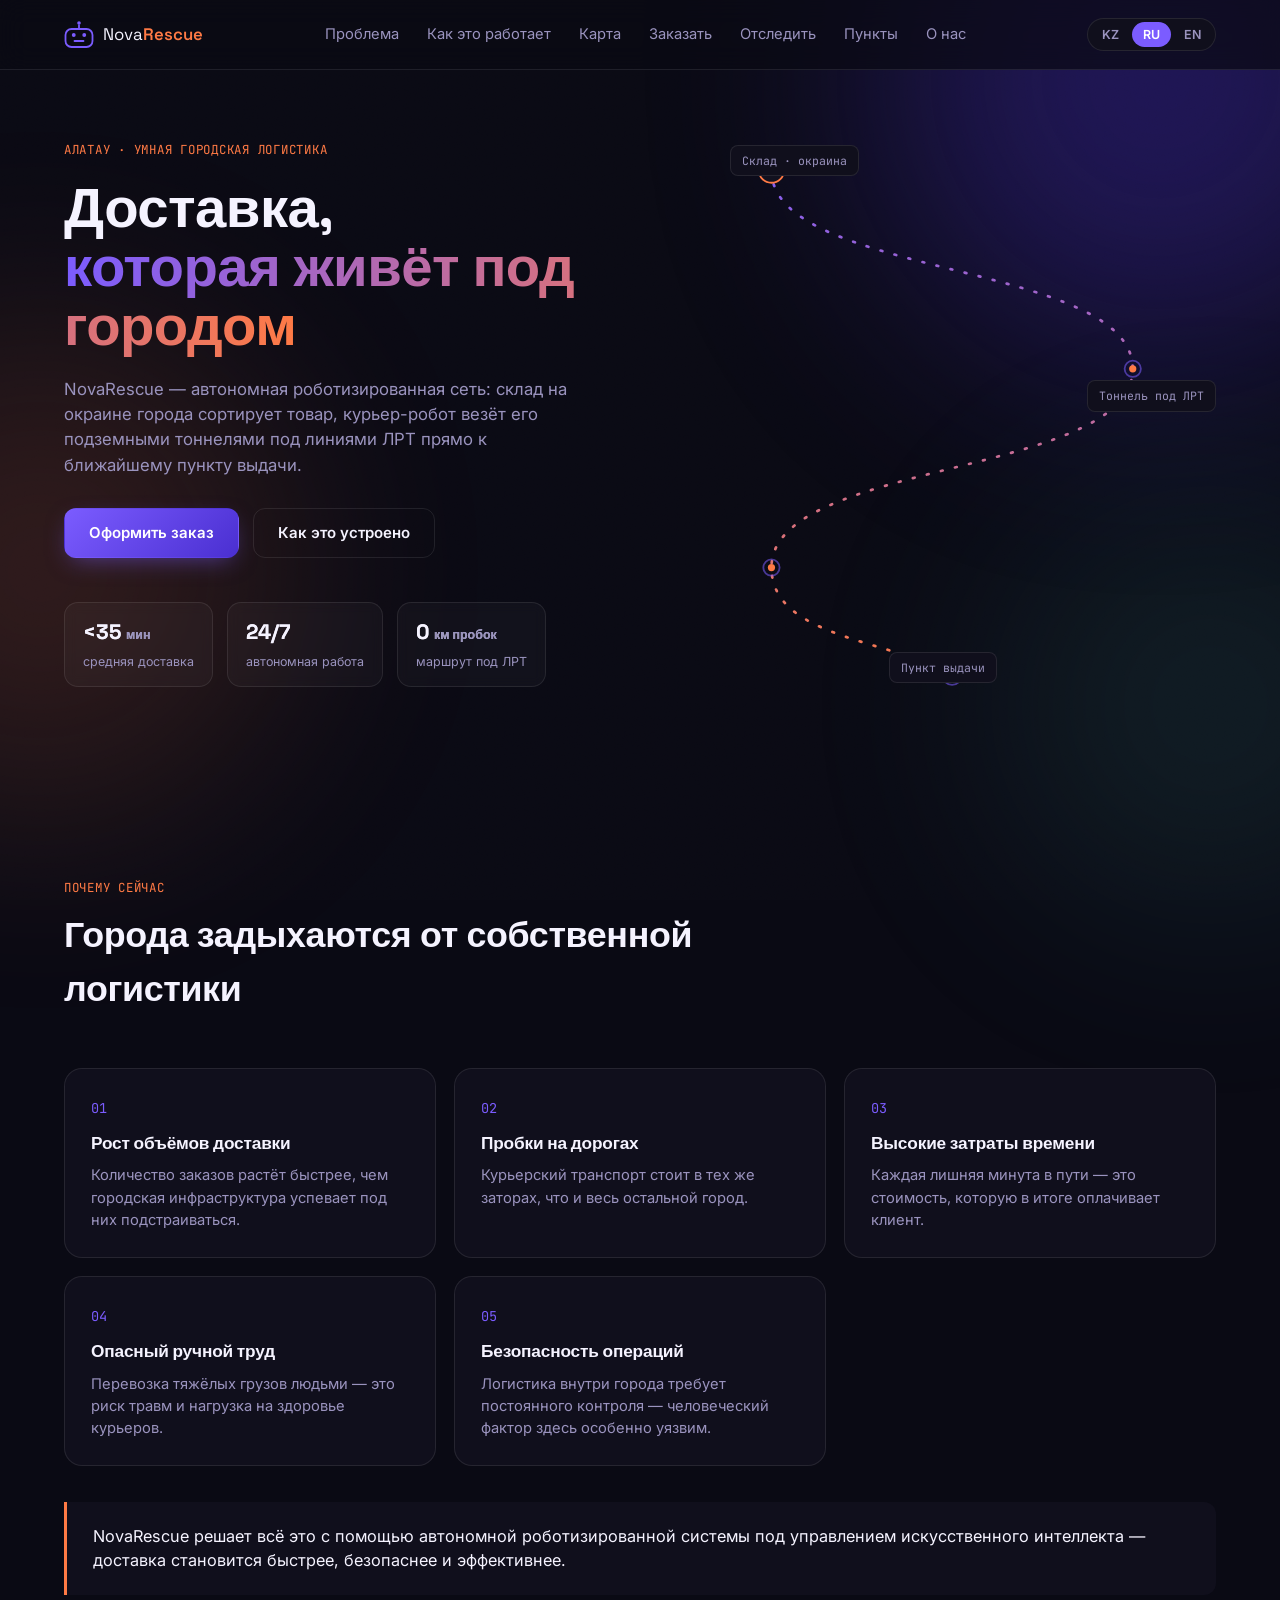
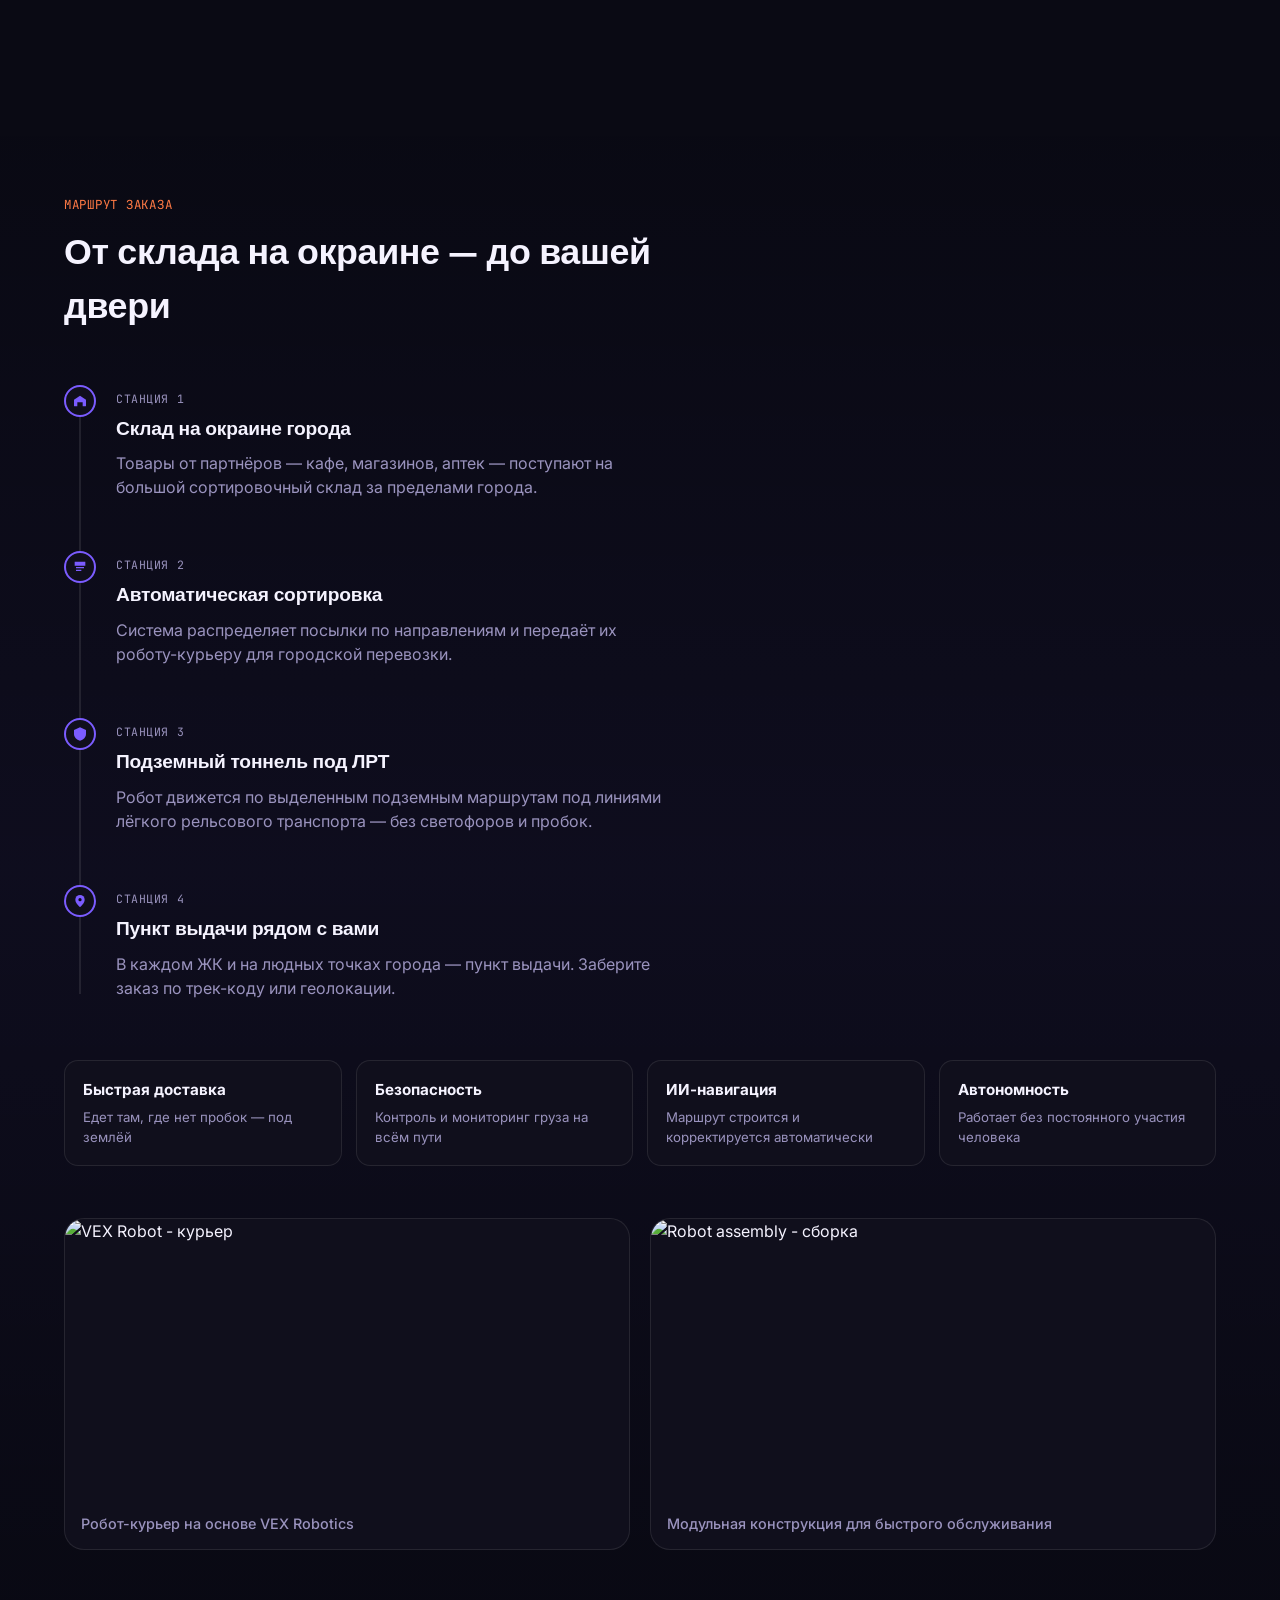
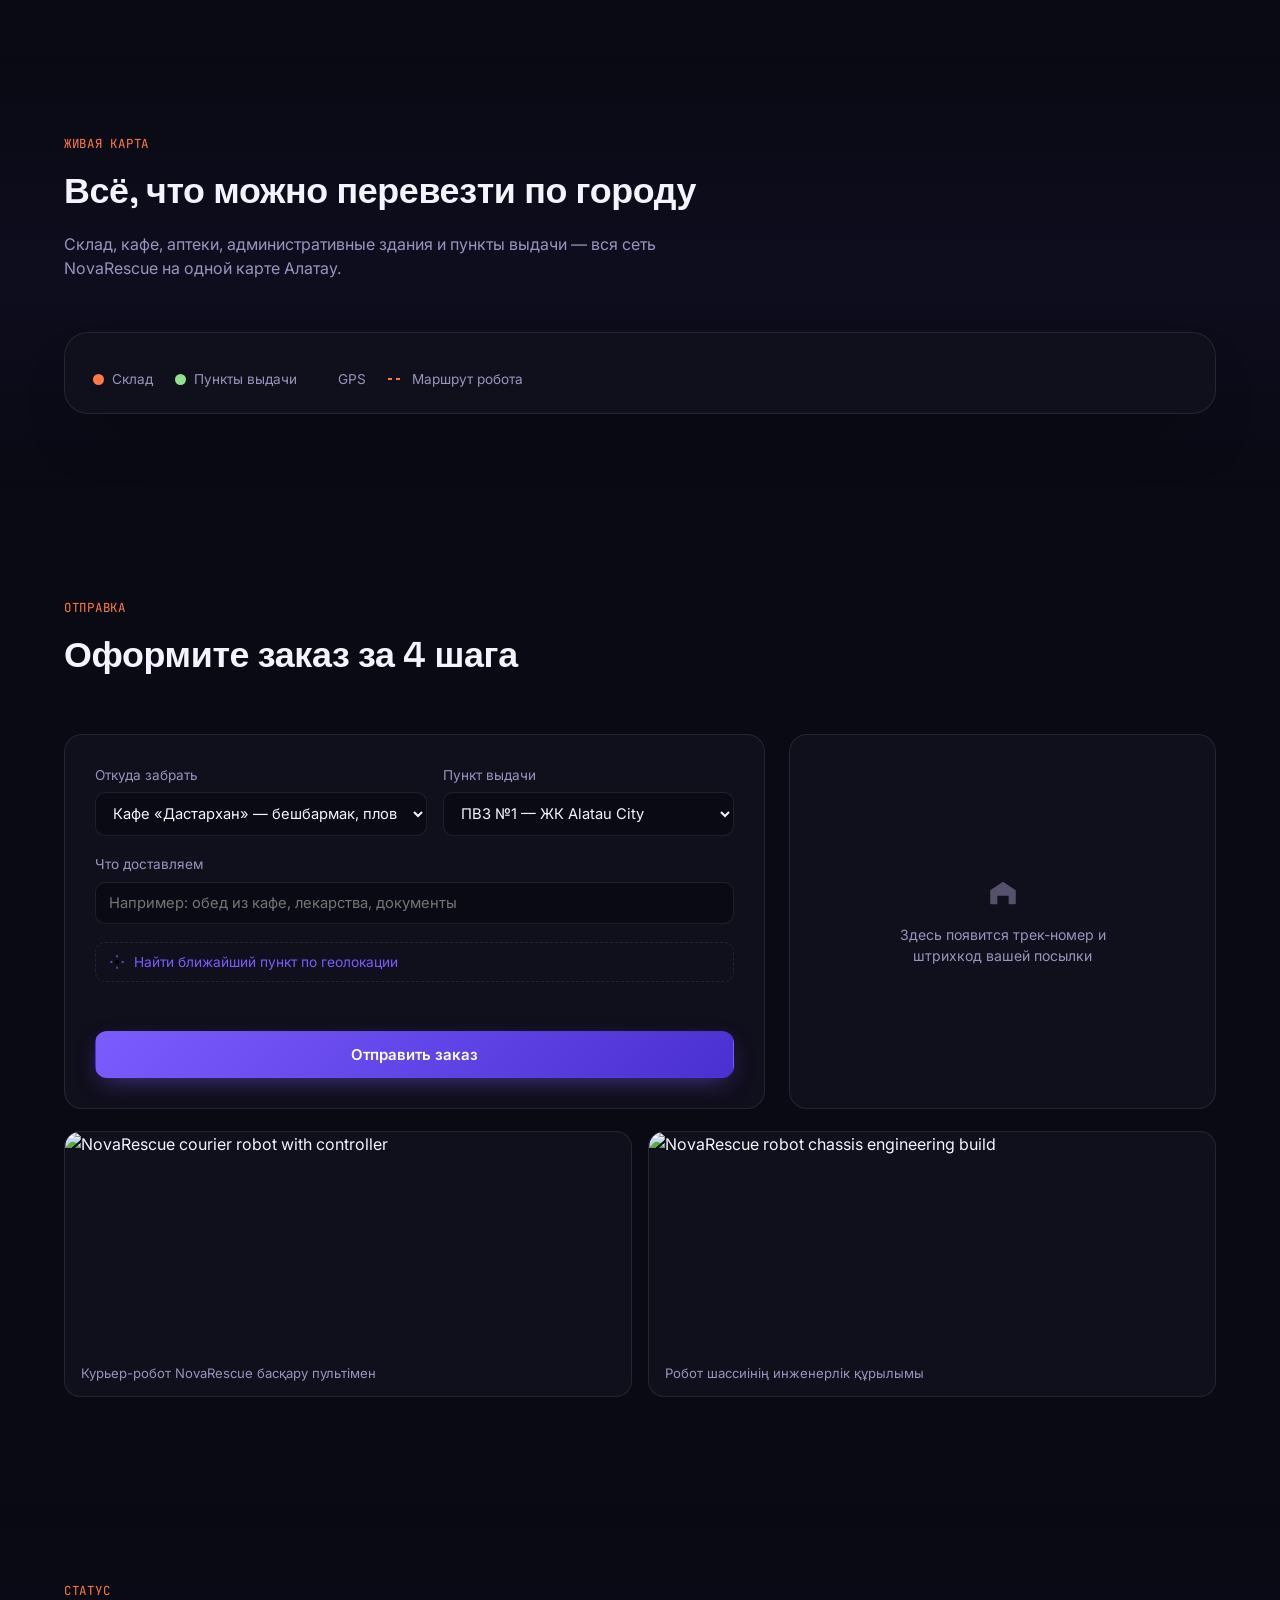
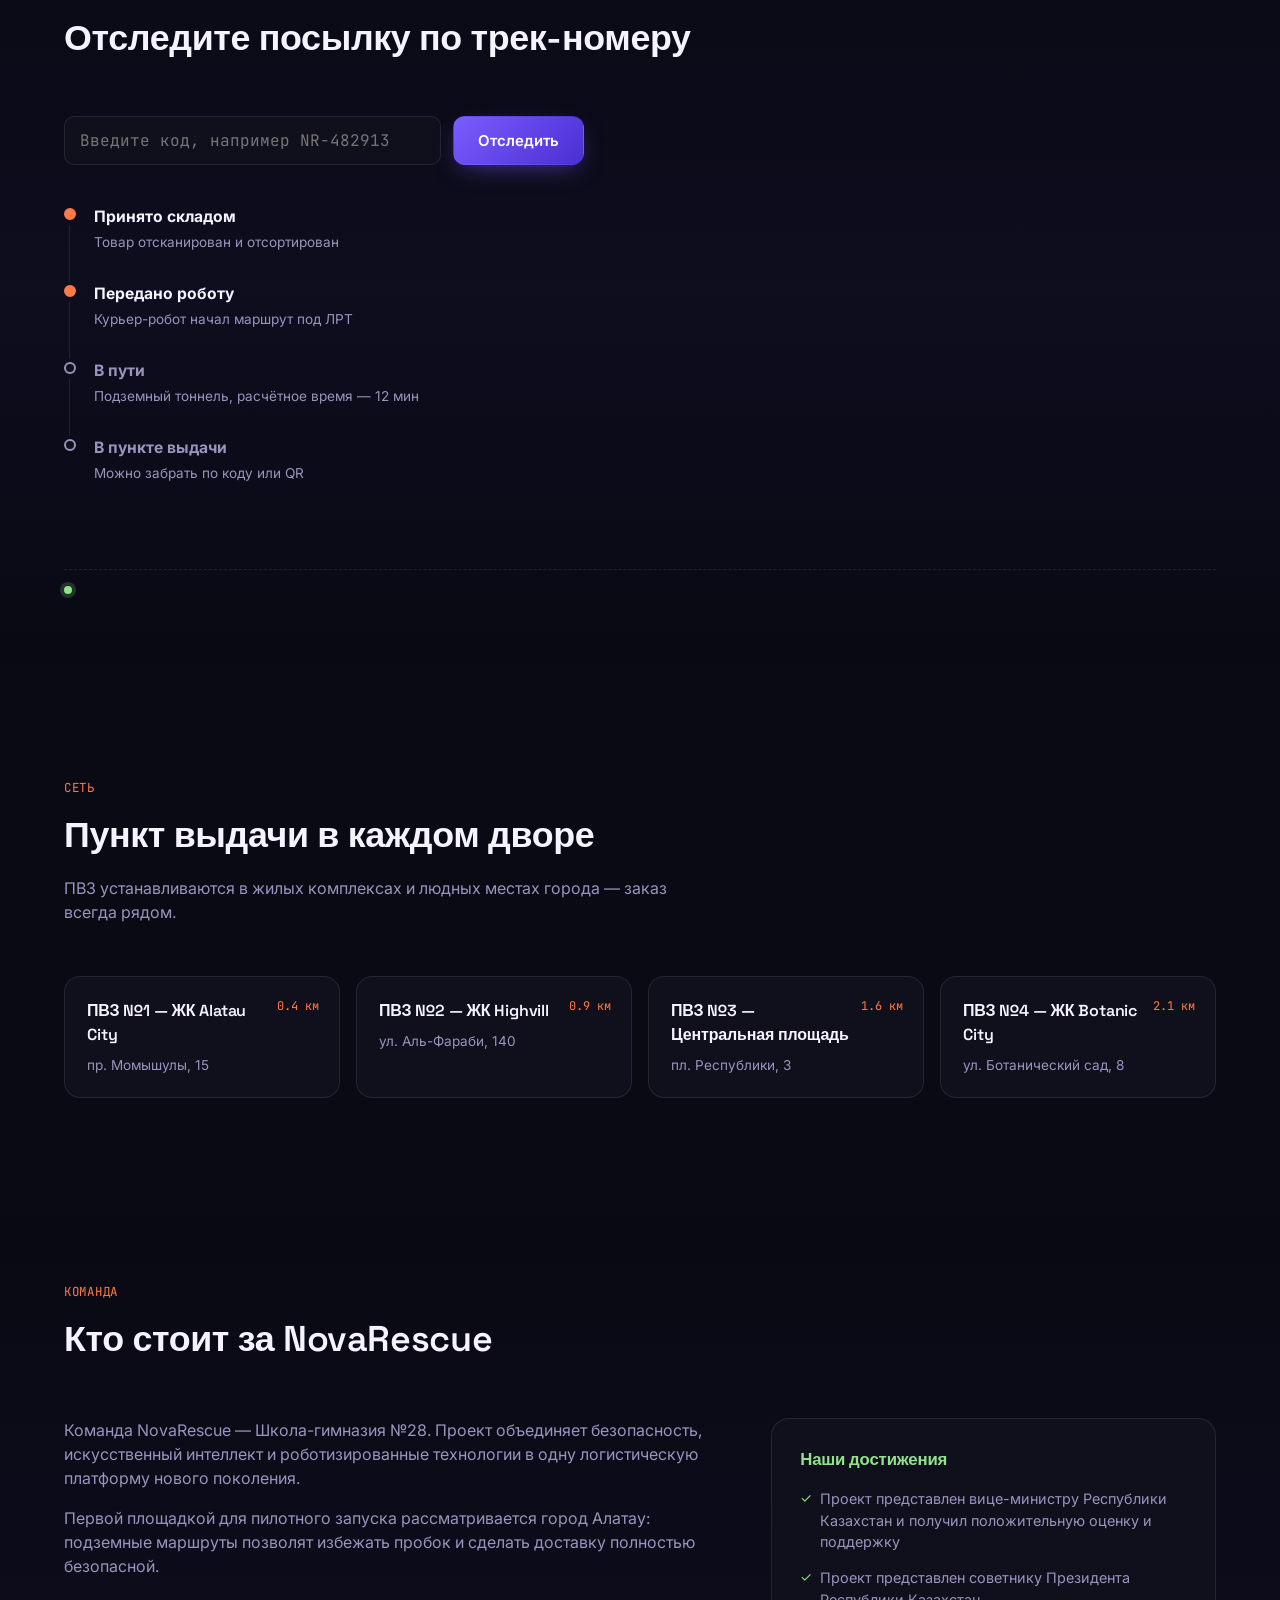
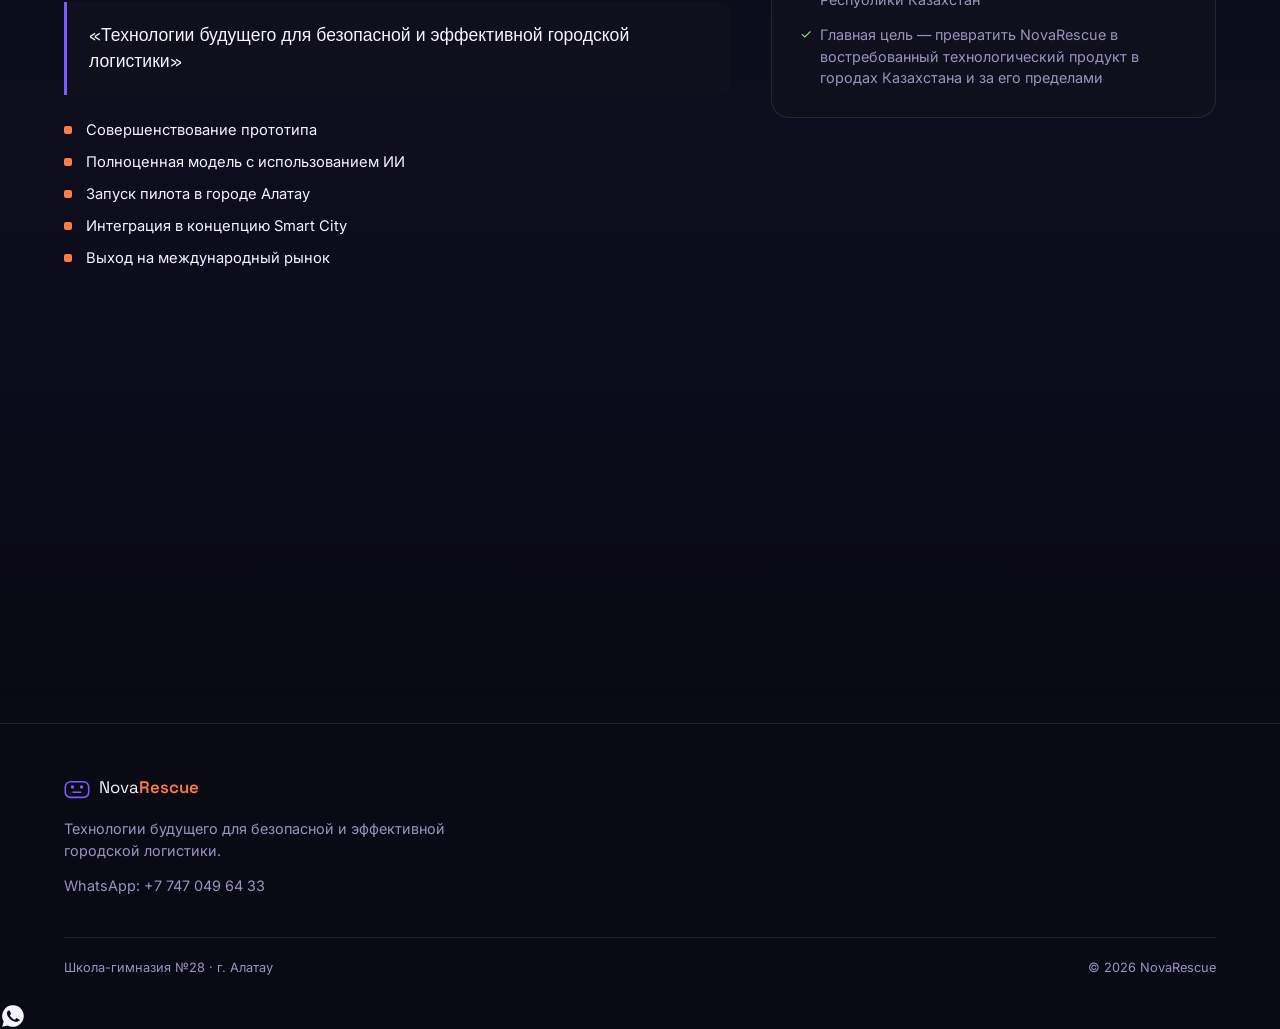
==== commit 30b388e4: "Rename index (8).html to index.html" ====
--- a/index.html
+++ b/index.html
@@ -195,7 +195,7 @@
     </div>
   </section>
 
-  <!-- ===== LIVE MAP ===== -->
+  <!-- ===== LIVE MAP (real OpenStreetMap, filled by journey.js + map-track.js) ===== -->
   <section class="section section-alt" id="map">
     <div class="section-head">
       <span class="section-eyebrow" data-i18n="map.eyebrow">Живая карта</span>
@@ -204,43 +204,11 @@
     </div>
 
     <div class="map-shell">
-      <div class="city-map" id="cityMap">
-        <svg class="city-map-svg" viewBox="0 0 1000 600" preserveAspectRatio="xMidYMid slice" aria-hidden="true">
-          <defs>
-            <linearGradient id="mapBg" x1="0" y1="0" x2="1000" y2="600" gradientUnits="userSpaceOnUse">
-              <stop offset="0" stop-color="#15142B"/>
-              <stop offset="1" stop-color="#0D0C1C"/>
-            </linearGradient>
-            <pattern id="mapGrid" width="42" height="42" patternUnits="userSpaceOnUse">
-              <path d="M42 0H0V42" fill="none" stroke="#ffffff" stroke-opacity="0.045"/>
-            </pattern>
-          </defs>
-          <rect width="1000" height="600" fill="url(#mapBg)"/>
-          <rect width="1000" height="600" fill="url(#mapGrid)"/>
-          <!-- districts -->
-          <rect x="60" y="360" width="260" height="180" rx="14" fill="#FF7A45" opacity="0.06"/>
-          <rect x="620" y="90" width="320" height="220" rx="14" fill="#7B5CFF" opacity="0.07"/>
-          <rect x="360" y="330" width="300" height="220" rx="14" fill="#4FD1C5" opacity="0.05"/>
-          <!-- main avenues -->
-          <path d="M0 260 H1000" stroke="#ffffff" stroke-opacity="0.08" stroke-width="10"/>
-          <path d="M0 430 H1000" stroke="#ffffff" stroke-opacity="0.06" stroke-width="6"/>
-          <path d="M330 0 V600" stroke="#ffffff" stroke-opacity="0.08" stroke-width="10"/>
-          <path d="M700 0 V600" stroke="#ffffff" stroke-opacity="0.06" stroke-width="6"/>
-          <!-- LRT line -->
-          <path d="M20 520 C 260 560, 420 260, 520 220 C 650 170, 780 150, 970 60" fill="none" stroke="#3A3860" stroke-width="7" stroke-linecap="round"/>
-          <path d="M20 520 C 260 560, 420 260, 520 220 C 650 170, 780 150, 970 60" fill="none" stroke="#5C5A8C" stroke-width="1.6" stroke-dasharray="1 10" stroke-linecap="round"/>
-          <!-- robot tunnel route -->
-          <path id="routePath" d="M110 470 C 220 430, 260 340, 330 300 C 420 250, 470 250, 540 260 C 640 275, 700 250, 760 190 C 820 130, 860 120, 900 110" fill="none" stroke="#FF7A45" stroke-width="2.5" stroke-dasharray="2 9" stroke-linecap="round" opacity="0.85"/>
-          <circle id="routeBot" r="6" fill="#0A0A14" stroke="#FF7A45" stroke-width="2"/>
-        </svg>
-        <div class="map-pins" id="mapPins"></div>
-        <div class="map-tooltip" id="mapTooltip" hidden></div>
-      </div>
+      <div id="realMap"></div>
       <div class="map-legend">
         <div class="legend-item"><span class="legend-dot legend-warehouse"></span><span data-i18n="map.legWarehouse">Склад</span></div>
-        <div class="legend-item"><span class="legend-dot legend-cafe"></span><span data-i18n="map.legCafe">Кафе и магазины</span></div>
-        <div class="legend-item"><span class="legend-dot legend-admin"></span><span data-i18n="map.legAdmin">Административные здания</span></div>
         <div class="legend-item"><span class="legend-dot legend-point"></span><span data-i18n="map.legPoint">Пункты выдачи</span></div>
+        <div class="legend-item"><span class="legend-dot legend-me"></span><span>GPS</span></div>
         <div class="legend-item"><span class="legend-dot legend-route"></span><span data-i18n="map.legRoute">Маршрут робота</span></div>
       </div>
     </div>
@@ -308,7 +276,7 @@
           </div>
           <div class="ticket-location" id="ticketLocation">
             <span class="loc-dot"></span>
-            <span id="ticketLocationText" data-i18n="order.locSorting">Робот қазір: складта, жолға шығуда</span>
+            <span id="ticketLocationText">NovaRescue</span>
           </div>
         </div>
       </div>
@@ -354,7 +322,7 @@
         </div>
         <div class="tl-step">
           <span class="tl-dot"></span>
-          <div><b data-i18n="track.step4t">В пункте выдачи</b><p data-i18n="track.step4p">Можно забрать по коду или лицу QR</p></div>
+          <div><b data-i18n="track.step4t">В пункте выдачи</b><p data-i18n="track.step4p">Можно забрать по коду или QR</p></div>
         </div>
       </div>
       <div class="track-location" id="trackLocation" hidden>
@@ -443,6 +411,7 @@
       <span class="logo-text">Nova<b>Rescue</b></span>
     </div>
     <p data-i18n="footer.tag">Технологии будущего для безопасной и эффективной городской логистики.</p>
+    <p><a class="wa-link" href="https://wa.me/77470496433?text=%D0%A1%D3%99%D0%BB%D0%B5%D0%BC!%20%D0%97%D0%B4%D1%80%D0%B0%D0%B2%D1%81%D1%82%D0%B2%D1%83%D0%B9%D1%82%D0%B5!%20NovaRescue" target="_blank" rel="noopener">WhatsApp: +7 747 049 64 33</a></p>
   </div>
   <div class="footer-bottom">
     <span data-i18n="footer.school">Школа-гимназия №28 · г. Алатау</span>
@@ -450,6 +419,9 @@
   </div>
 </footer>
 
+<a class="wa-float" href="https://wa.me/77470496433?text=%D0%A1%D3%99%D0%BB%D0%B5%D0%BC!%20%D0%97%D0%B4%D1%80%D0%B0%D0%B2%D1%81%D1%82%D0%B2%D1%83%D0%B9%D1%82%D0%B5!%20NovaRescue" target="_blank" rel="noopener" aria-label="WhatsApp"><svg viewBox="0 0 24 24" width="26" height="26" fill="currentColor"><path d="M12 2a10 10 0 00-8.6 15.1L2 22l5-1.3A10 10 0 1012 2zm5.3 14.2c-.2.6-1.3 1.2-1.8 1.2-.5.1-1 .3-3.3-.7-2.8-1.2-4.5-4.1-4.7-4.3-.1-.2-1.1-1.5-1.1-2.8s.7-2 1-2.3c.2-.3.5-.3.7-.3h.5c.2 0 .4 0 .6.5l.9 2.1c.1.2.1.4 0 .5l-.4.6-.3.4c-.1.1-.3.3-.1.6.2.3.8 1.3 1.7 2.1 1.1 1 2.1 1.300 2.400 1.500.3.1.5.1.6-.1l.9-1.100c.2-.2.4-.2.6-.1l2 1c.3.1.5.2.5.3.1.1.1.6-.1 1.2z"/></svg></a>
+
 <script src="script.js"></script>
+<script src="journey.js"></script>
 </body>
 </html>
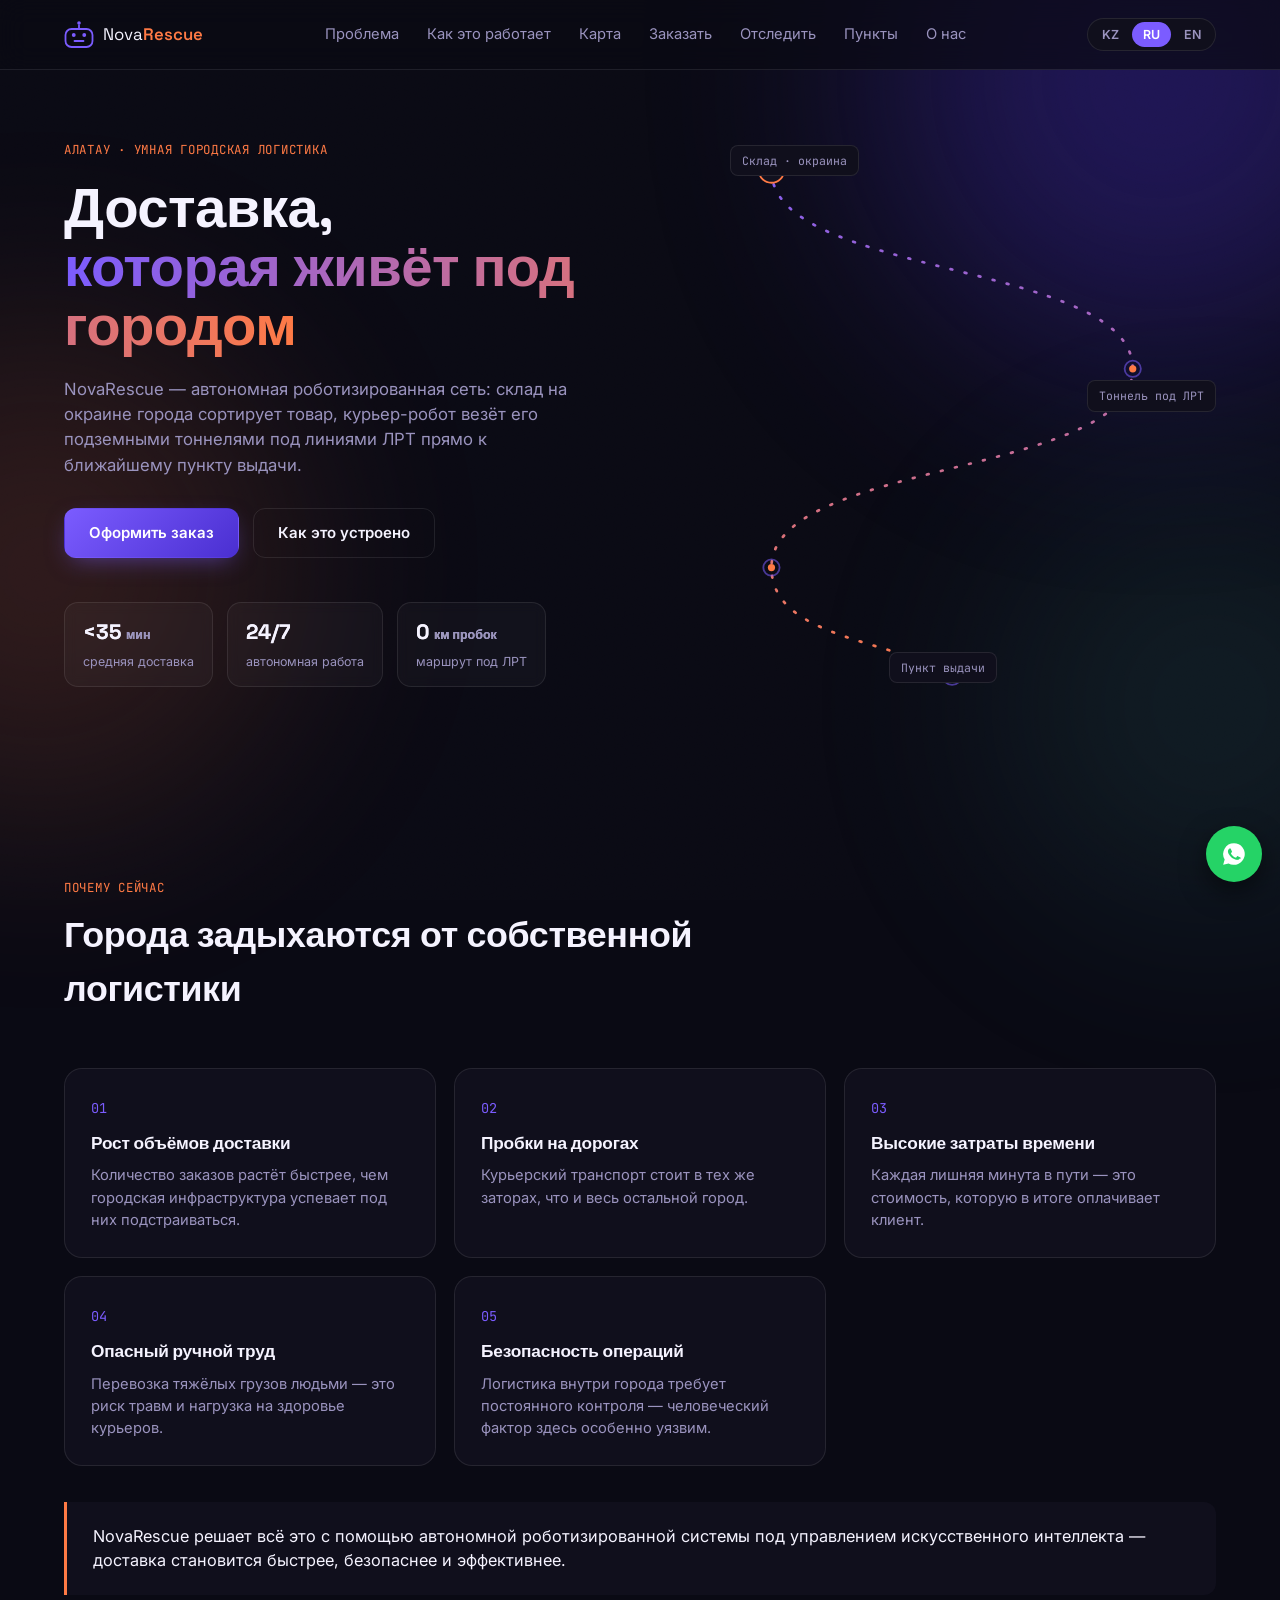
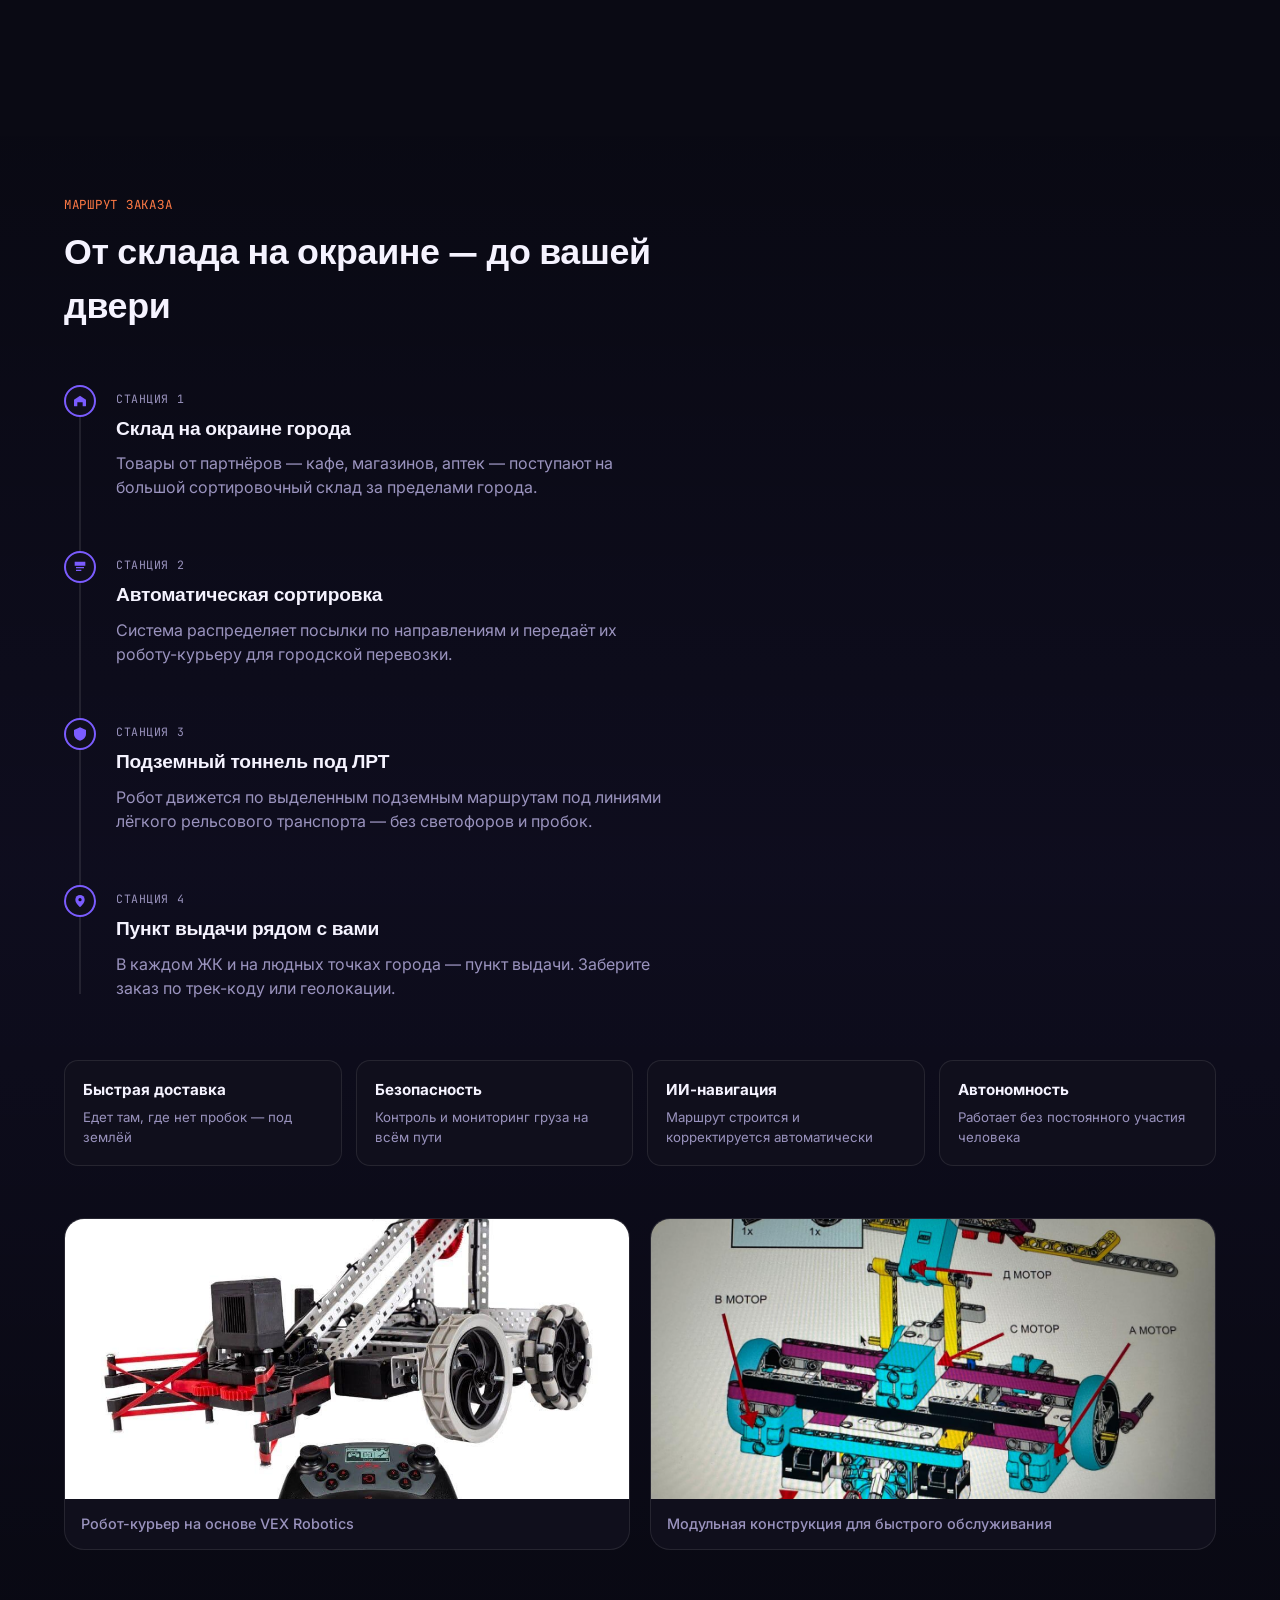
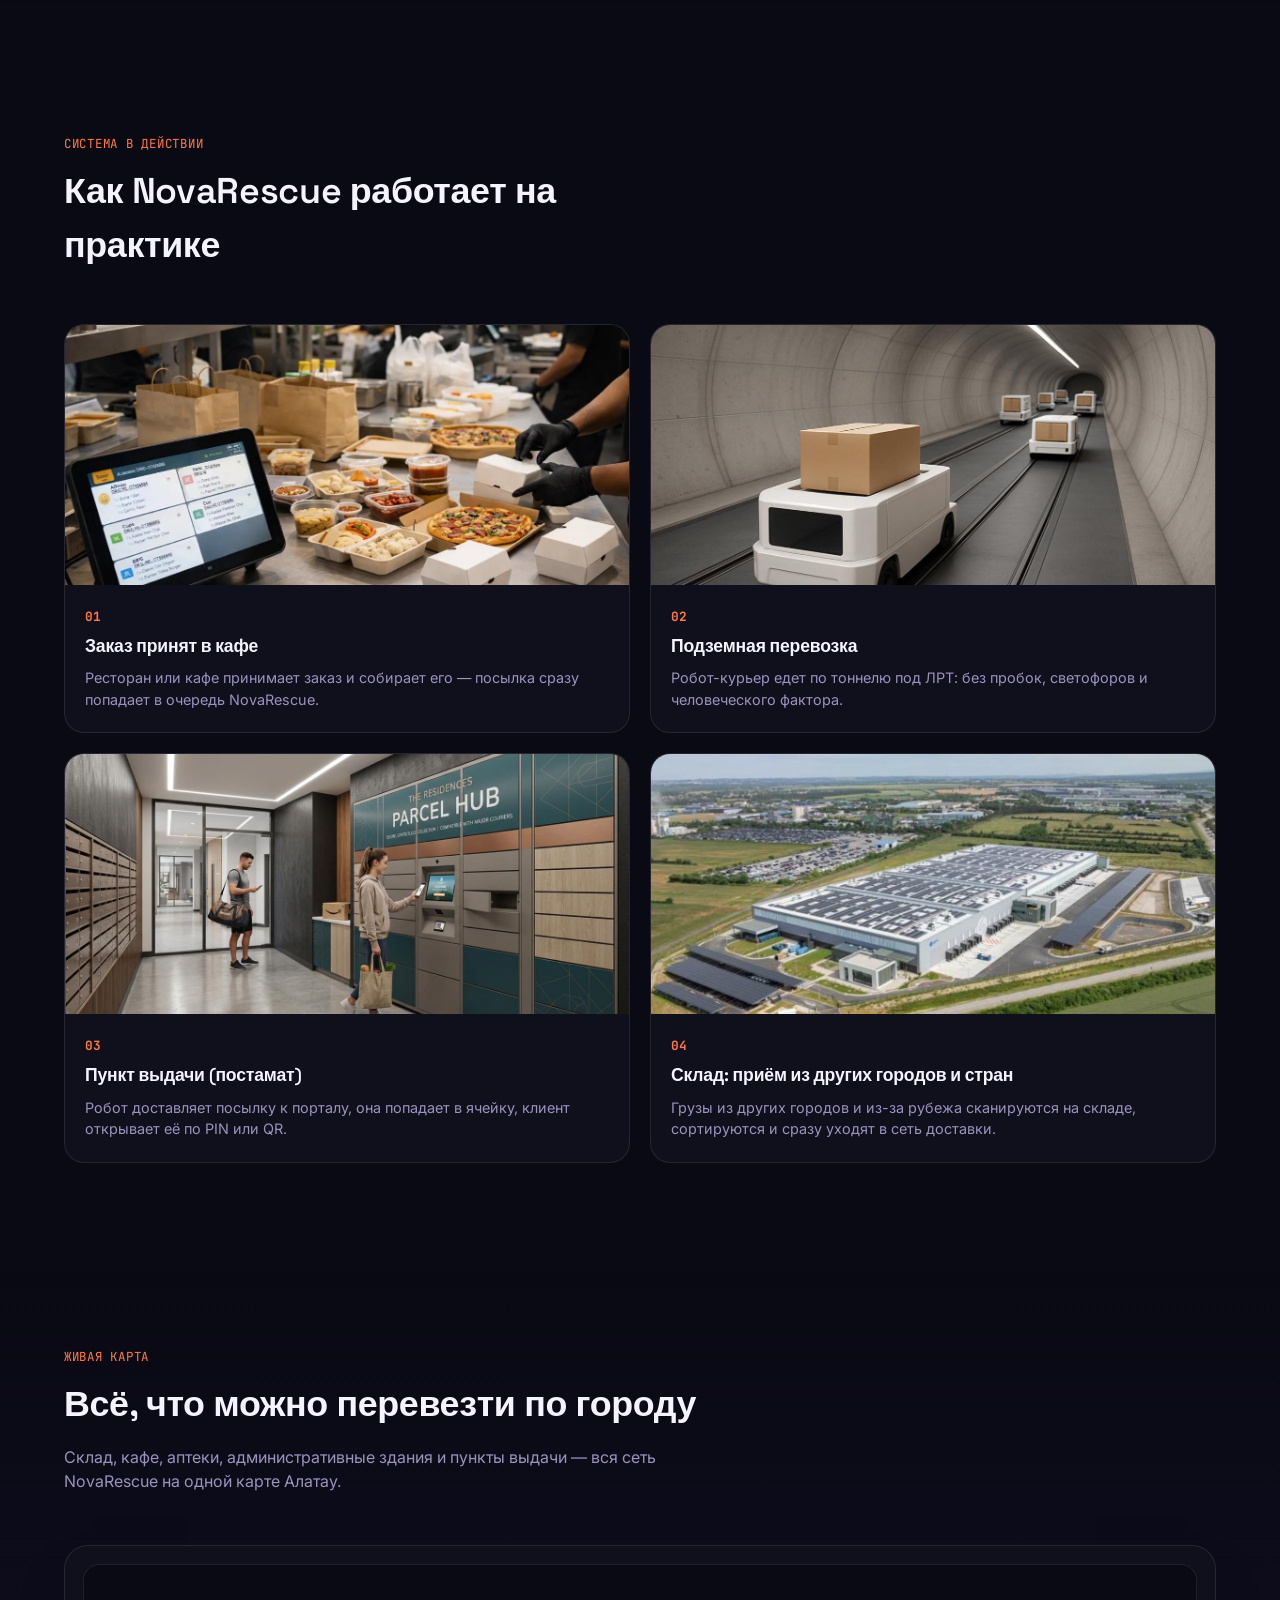
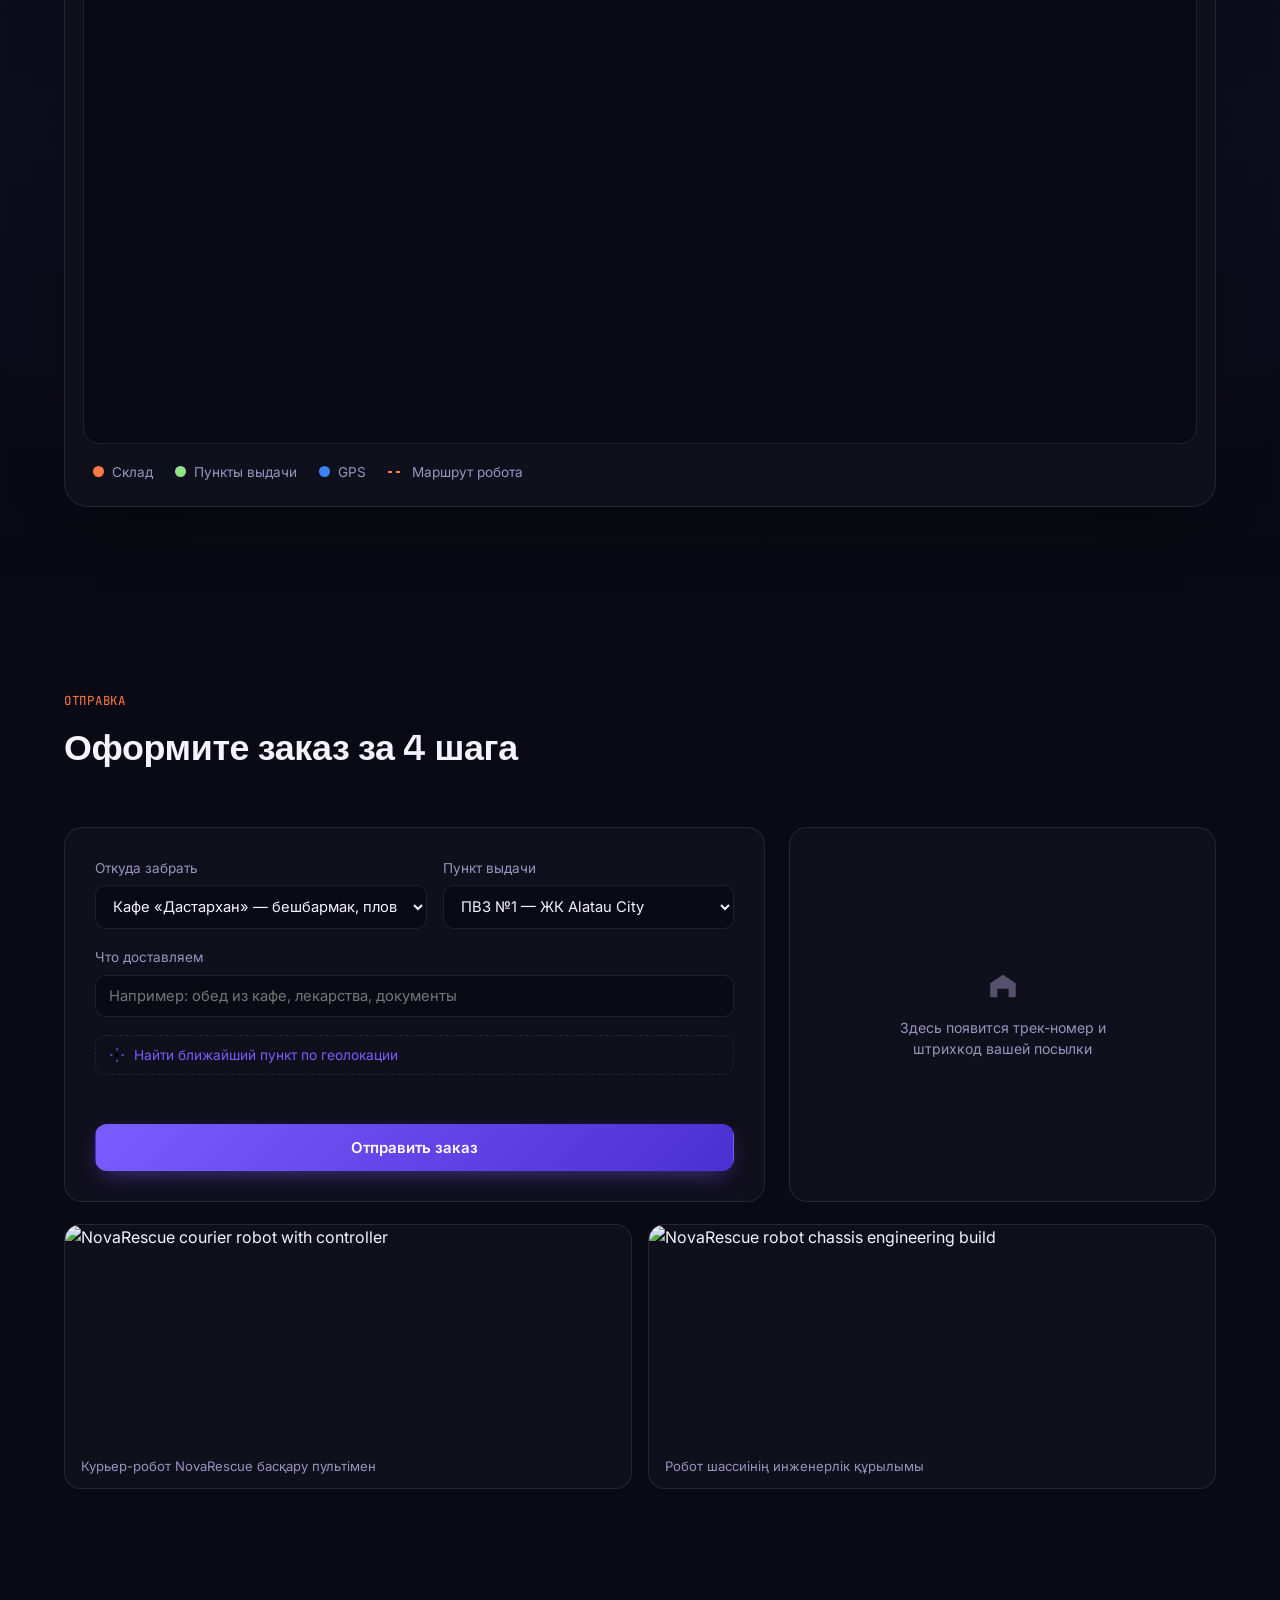
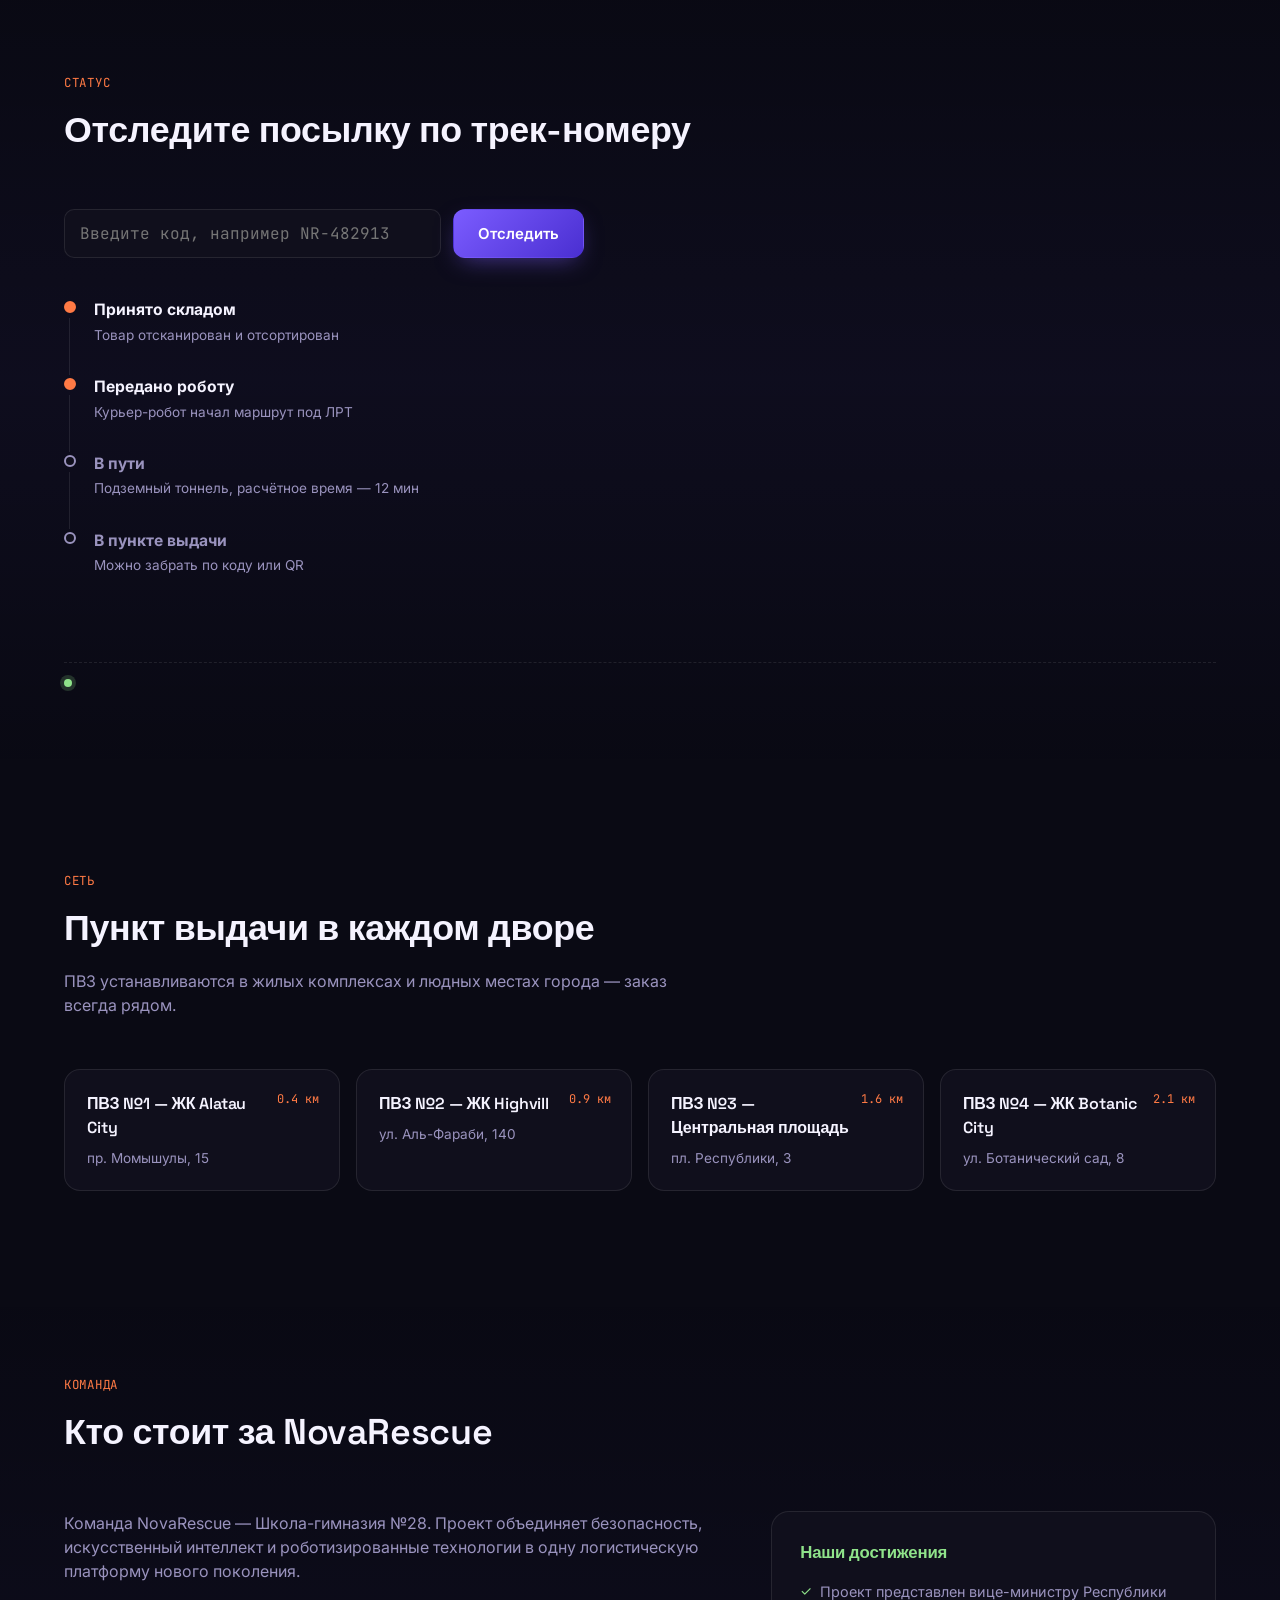
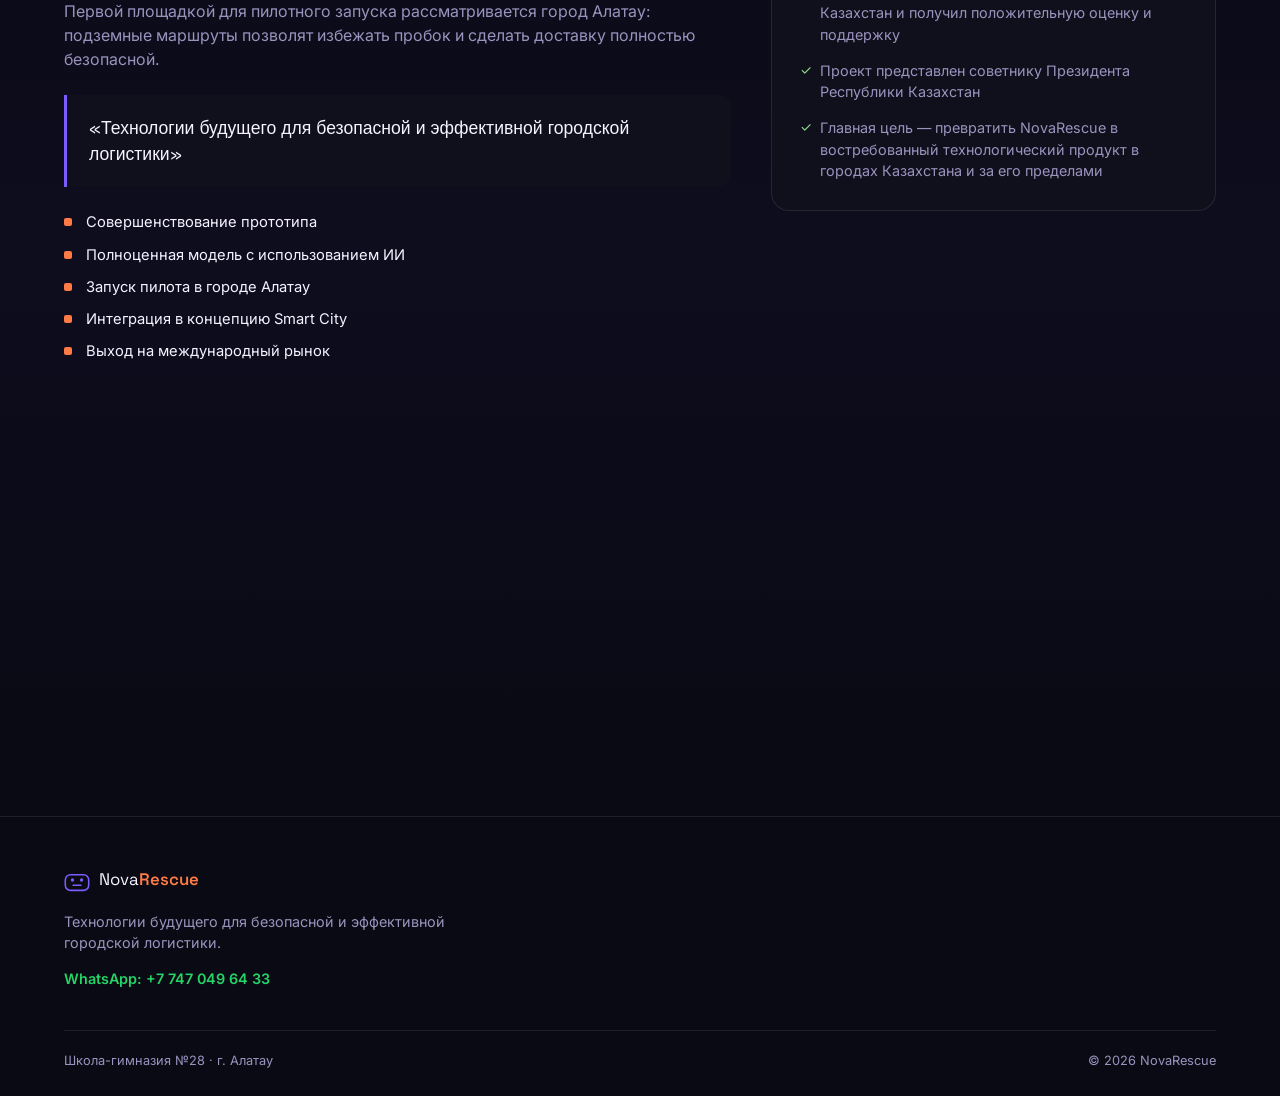
==== commit db2a794e: "Rename index (9).html to index.html" ====
--- a/index.html
+++ b/index.html
@@ -185,11 +185,11 @@
 
     <div class="robots-showcase">
       <div class="robot-item">
-        <img src="4194db97-acfa-4594-b2dd-74d2bf48f1e3.jpeg" alt="VEX Robot - курьер" class="robot-img">
+        <img src="PHOTO-2026-08-08-19-22-27.jpg" alt="VEX Robot - курьер" class="robot-img">
         <p class="robot-label" data-i18n="how.robotVex">Робот-курьер на основе VEX Robotics</p>
       </div>
       <div class="robot-item">
-        <img src="IMG_3368.jpeg" alt="Robot assembly - сборка" class="robot-img">
+        <img src="PHOTO-2026-08-08-19-21-55.jpg" alt="Robot assembly - сборка" class="robot-img">
         <p class="robot-label" data-i18n="how.robotBuild">Модульная конструкция для быстрого обслуживания</p>
       </div>
     </div>
